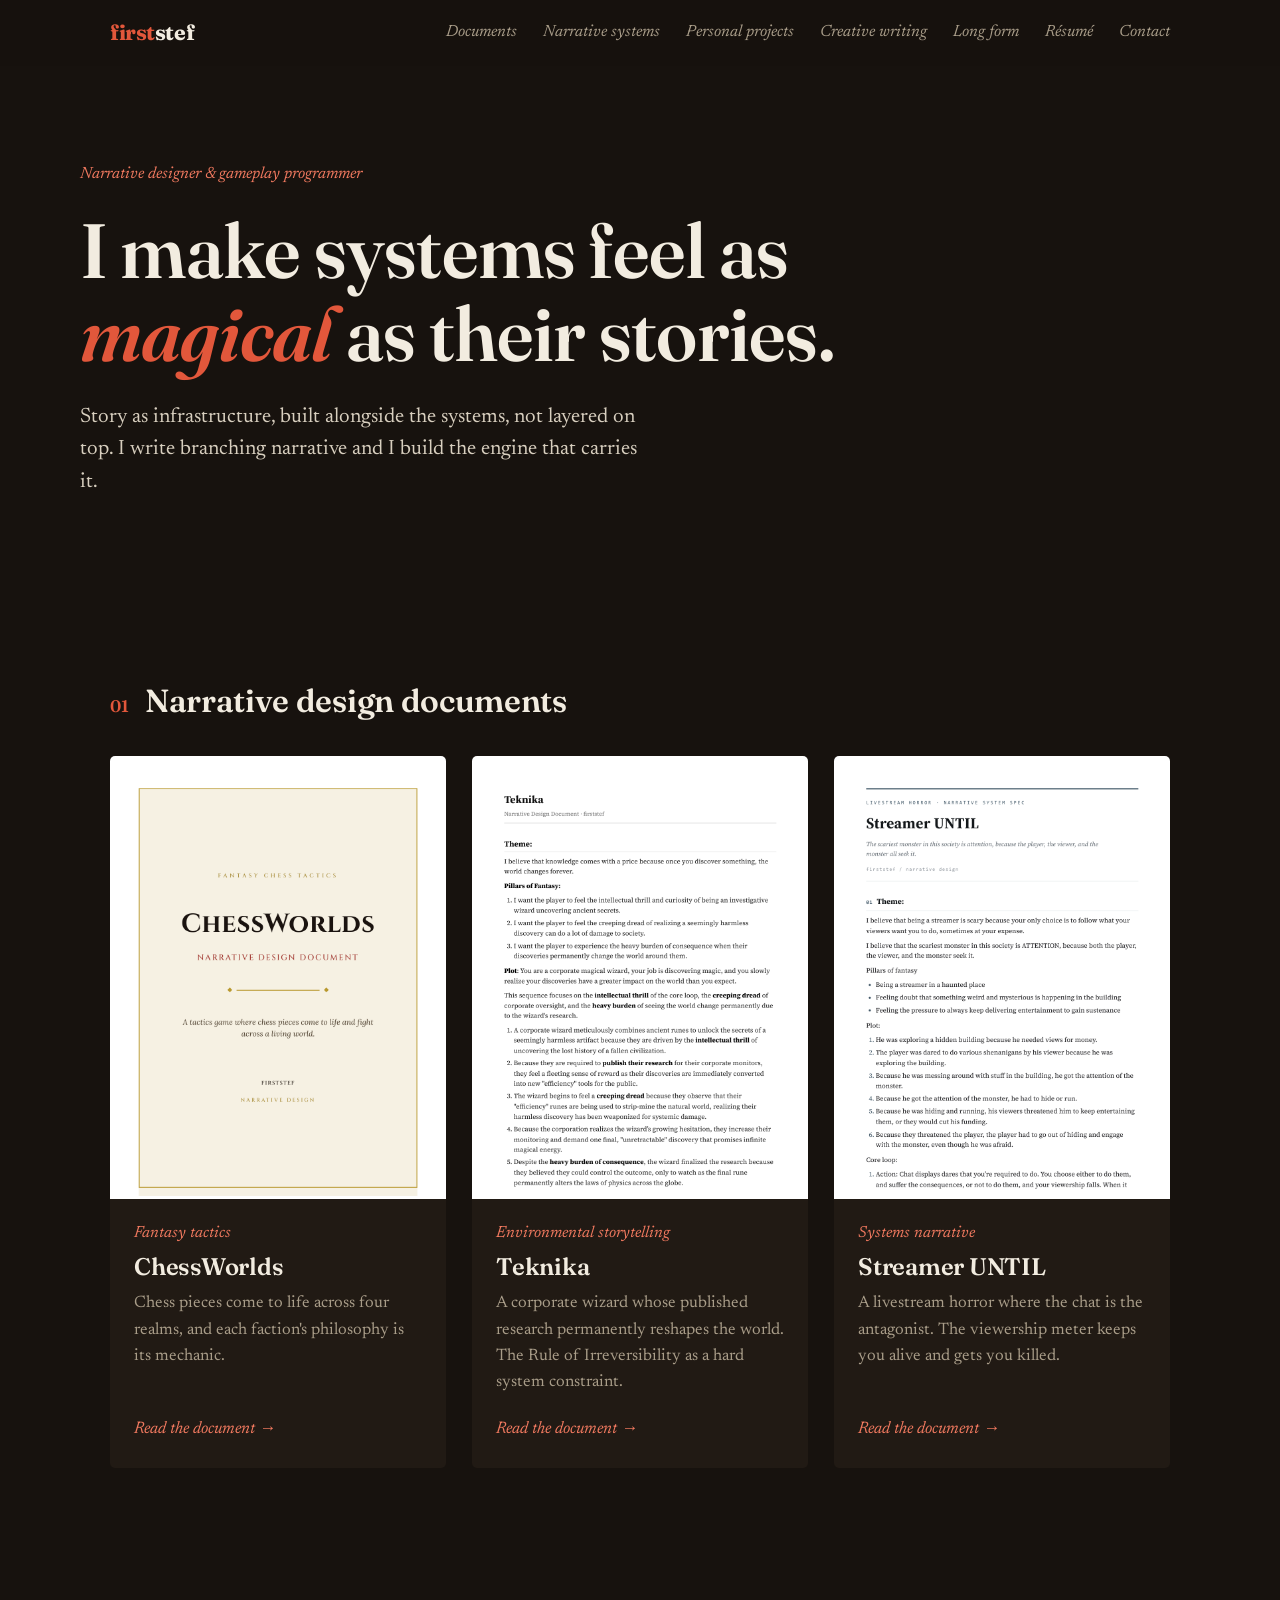
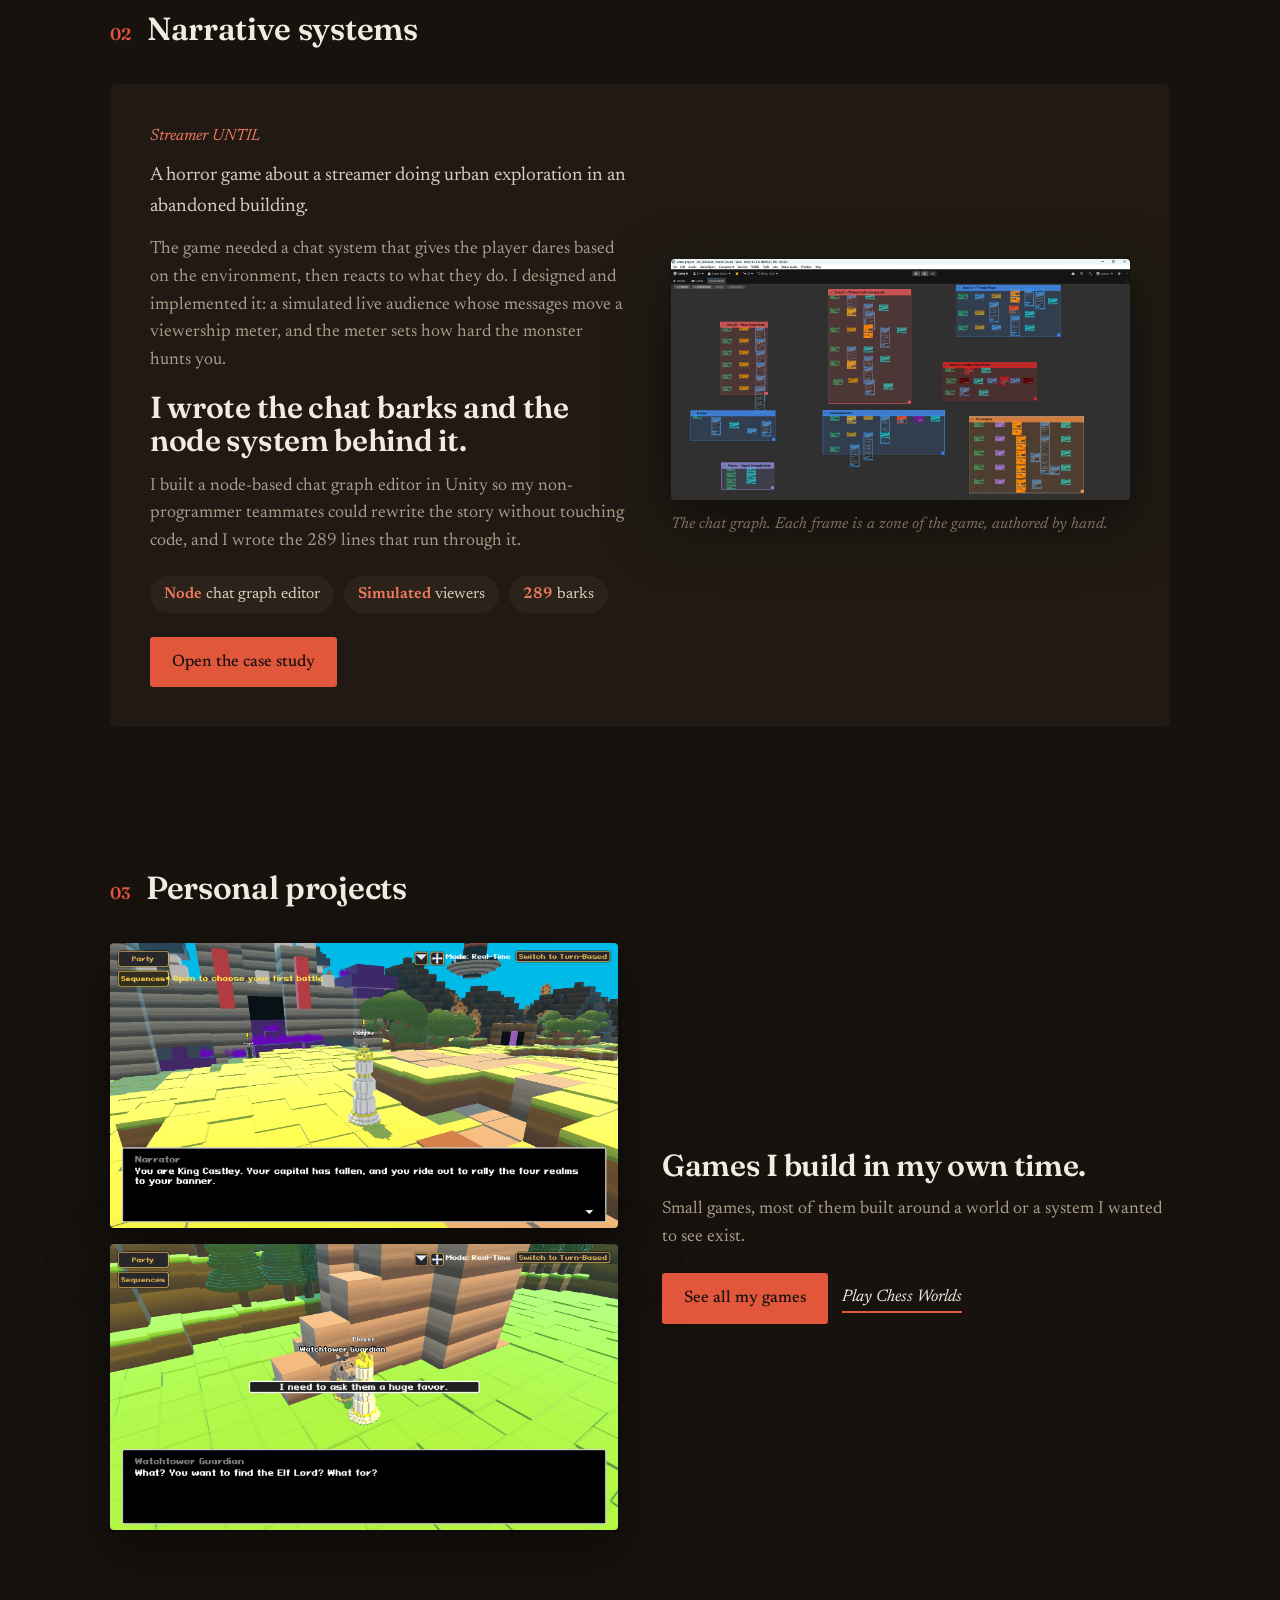
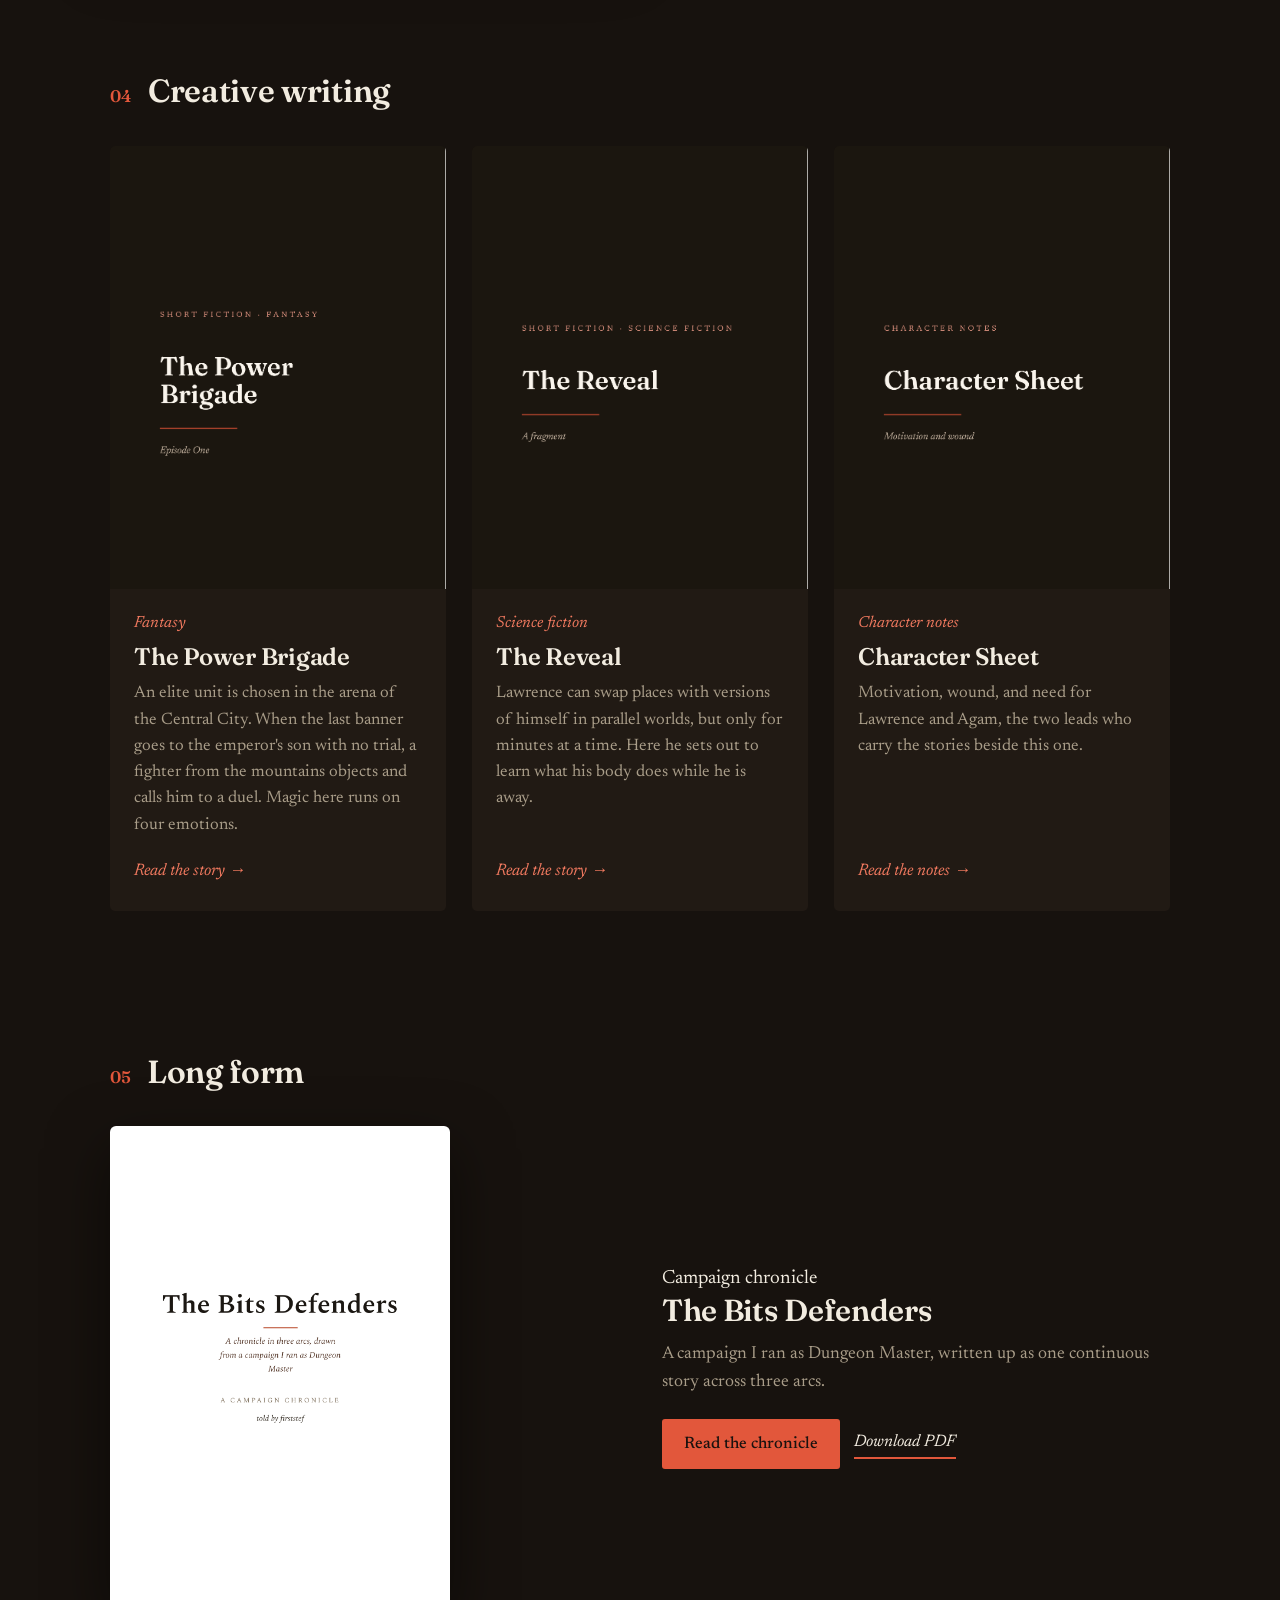
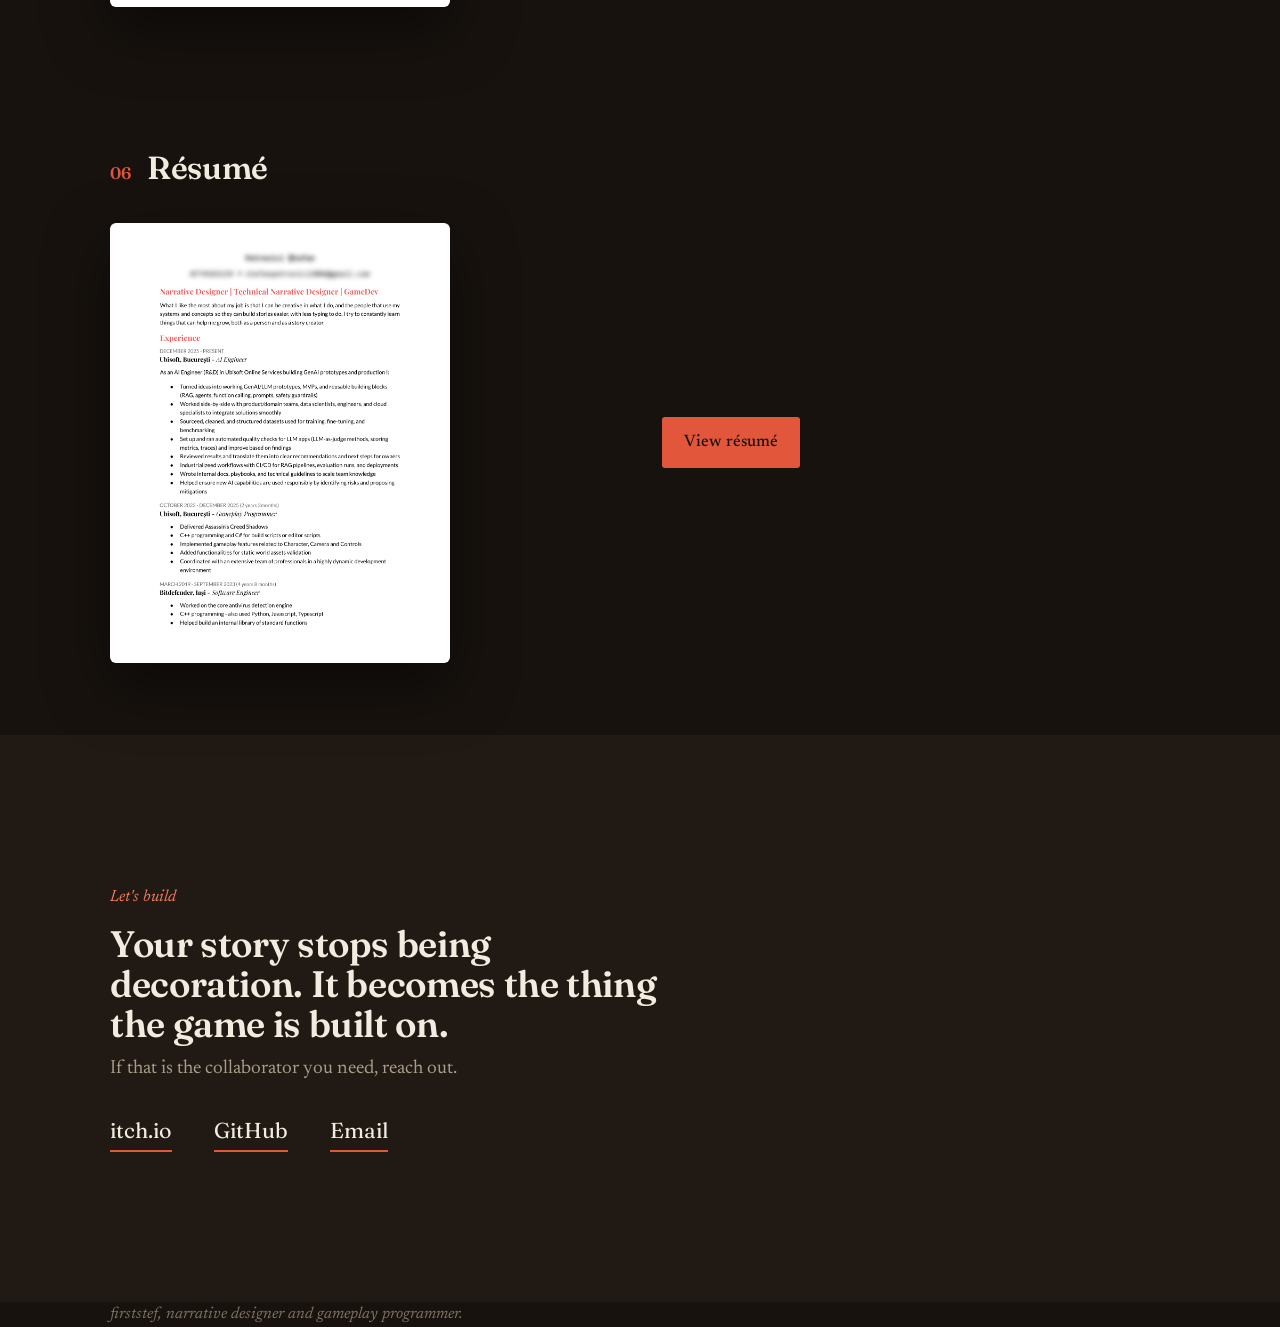
==== index.html @ 7c022e44 "Add creative writing section and ChessWorlds: Overpowered - New Creative writing section (04) with t" ====
<!doctype html>
<html lang="en">
<head>
<meta charset="utf-8">
<meta name="viewport" content="width=device-width, initial-scale=1">
<title>firststef — narrative designer</title>
<meta name="description" content="Narrative design portfolio of firststef. Story as infrastructure: branching narrative written and built into the systems that carry it.">
<link rel="icon" href="assets/favicon.svg" type="image/svg+xml">
<link rel="stylesheet" href="assets/style.css">
</head>
<body>

<div class="topbar">
  <div class="wrap">
    <span class="brand"><b>first</b>stef</span>
    <nav class="nav">
      <a href="#documents">Documents</a>
      <a href="#until">Narrative systems</a>
      <a href="#projects">Personal projects</a>
      <a href="#writing">Creative writing</a>
      <a href="#longform">Long form</a>
      <a href="#resume">Résumé</a>
      <a href="#contact">Contact</a>
    </nav>
  </div>
</div>

<header class="hero wrap">
  <span class="kicker">Narrative designer &amp; gameplay programmer</span>
  <h1>I make systems feel as <em>magical</em> as their stories.</h1>
  <p class="lede">Story as infrastructure, built alongside the systems, not layered on top. I write branching narrative and I build the engine that carries it.</p>
</header>

<!-- 01 DOCUMENTS -->
<section id="documents">
  <div class="wrap">
    <div class="section-head"><span class="num">01</span><h2>Narrative design documents</h2></div>
    <div class="grid cols-3">

      <article class="card">
        <a class="thumb" href="viewer.html?doc=docs/chessworlds-ndd.pdf&amp;title=ChessWorlds">
          <img src="docs/thumbs/chessworlds.png" alt="ChessWorlds design document">
        </a>
        <div class="body">
          <div class="tag">Fantasy tactics</div>
          <h3>ChessWorlds</h3>
          <p>Chess pieces come to life across four realms, and each faction's philosophy is its mechanic.</p>
          <a class="go" href="viewer.html?doc=docs/chessworlds-ndd.pdf&amp;title=ChessWorlds">Read the document</a>
        </div>
      </article>

      <article class="card">
        <a class="thumb" href="viewer.html?doc=docs/teknika-ndd.pdf&amp;title=Teknika">
          <img src="docs/thumbs/teknika.png" alt="Teknika design document">
        </a>
        <div class="body">
          <div class="tag">Environmental storytelling</div>
          <h3>Teknika</h3>
          <p>A corporate wizard whose published research permanently reshapes the world. The Rule of Irreversibility as a hard system constraint.</p>
          <a class="go" href="viewer.html?doc=docs/teknika-ndd.pdf&amp;title=Teknika">Read the document</a>
        </div>
      </article>

      <article class="card">
        <a class="thumb" href="viewer.html?doc=docs/until-ndd.pdf&amp;title=Streamer%20UNTIL">
          <img src="docs/thumbs/until.png" alt="Streamer UNTIL design document">
        </a>
        <div class="body">
          <div class="tag">Systems narrative</div>
          <h3>Streamer UNTIL</h3>
          <p>A livestream horror where the chat is the antagonist. The viewership meter keeps you alive and gets you killed.</p>
          <a class="go" href="viewer.html?doc=docs/until-ndd.pdf&amp;title=Streamer%20UNTIL">Read the document</a>
        </div>
      </article>

    </div>
  </div>
</section>

<!-- 02 NARRATIVE SYSTEMS -->
<section id="until">
  <div class="wrap">
    <div class="section-head"><span class="num">02</span><h2>Narrative systems</h2></div>
    <div class="feature">
      <div class="ft-body">
        <span class="kicker">Streamer UNTIL</span>
        <p class="ft-lead">A horror game about a streamer doing urban exploration in an abandoned building.</p>
        <p>The game needed a chat system that gives the player dares based on the environment, then reacts to what they do. I designed and implemented it: a simulated live audience whose messages move a viewership meter, and the meter sets how hard the monster hunts you.</p>
        <h3>I wrote the chat barks and the node system behind it.</h3>
        <p>I built a node-based chat graph editor in Unity so my non-programmer teammates could rewrite the story without touching code, and I wrote the 289 lines that run through it.</p>
        <div class="pill-row">
          <span class="pill"><b>Node</b> chat graph editor</span>
          <span class="pill"><b>Simulated</b> viewers</span>
          <span class="pill"><b>289</b> barks</span>
        </div>
        <a class="btn" href="until/index.html">Open the case study</a>
      </div>
      <div class="ft-media">
        <img src="assets/img/chatgraph-overview.png" alt="The ChatGraph node editor in Unity">
        <p class="ft-note">The chat graph. Each frame is a zone of the game, authored by hand.</p>
      </div>
    </div>
  </div>
</section>

<!-- 03 PERSONAL PROJECTS -->
<section id="projects">
  <div class="wrap">
    <div class="section-head"><span class="num">03</span><h2>Personal projects</h2></div>
    <div class="split">
      <div class="media">
        <img src="assets/img/chessworlds-shot1.png" alt="ChessWorlds, the King and the narrator">
        <img src="assets/img/chessworlds-shot2.png" alt="ChessWorlds, in-game dialogue with an NPC">
      </div>
      <div class="body">
        <h3>Games I build in my own time.</h3>
        <p>Small games, most of them built around a world or a system I wanted to see exist.</p>
        <div class="cta">
          <a class="btn" href="games.html">See all my games</a>
          <a class="link" href="https://firststef.itch.io/chessworlds" target="_blank" rel="noopener">Play Chess Worlds</a>
        </div>
      </div>
    </div>
  </div>
</section>

<!-- 04 CREATIVE WRITING -->
<section id="writing">
  <div class="wrap">
    <div class="section-head"><span class="num">04</span><h2>Creative writing</h2></div>
    <div class="grid cols-3">

      <article class="card">
        <a class="thumb" href="viewer.html?doc=docs/the-power-brigade.pdf&amp;title=The%20Power%20Brigade">
          <img src="docs/thumbs/the-power-brigade.png" alt="The Power Brigade, cover">
        </a>
        <div class="body">
          <div class="tag">Fantasy</div>
          <h3>The Power Brigade</h3>
          <p>An elite unit is chosen in the arena of the Central City. When the last banner goes to the emperor's son with no trial, a fighter from the mountains objects and calls him to a duel. Magic here runs on four emotions.</p>
          <a class="go" href="viewer.html?doc=docs/the-power-brigade.pdf&amp;title=The%20Power%20Brigade">Read the story</a>
        </div>
      </article>

      <article class="card">
        <a class="thumb" href="viewer.html?doc=docs/the-reveal.pdf&amp;title=The%20Reveal">
          <img src="docs/thumbs/the-reveal.png" alt="The Reveal, cover">
        </a>
        <div class="body">
          <div class="tag">Science fiction</div>
          <h3>The Reveal</h3>
          <p>Lawrence can swap places with versions of himself in parallel worlds, but only for minutes at a time. Here he sets out to learn what his body does while he is away.</p>
          <a class="go" href="viewer.html?doc=docs/the-reveal.pdf&amp;title=The%20Reveal">Read the story</a>
        </div>
      </article>

      <article class="card">
        <a class="thumb" href="viewer.html?doc=docs/character-sheet.pdf&amp;title=Character%20Sheet">
          <img src="docs/thumbs/character-sheet.png" alt="Character Sheet, cover">
        </a>
        <div class="body">
          <div class="tag">Character notes</div>
          <h3>Character Sheet</h3>
          <p>Motivation, wound, and need for Lawrence and Agam, the two leads who carry the stories beside this one.</p>
          <a class="go" href="viewer.html?doc=docs/character-sheet.pdf&amp;title=Character%20Sheet">Read the notes</a>
        </div>
      </article>

    </div>
  </div>
</section>

<!-- 05 LONG FORM -->
<section id="longform">
  <div class="wrap">
    <div class="section-head"><span class="num">05</span><h2>Long form</h2></div>
    <div class="split">
      <div class="media resume-media">
        <a class="doc-thumb" href="viewer.html?doc=docs/bits-defenders-chronicle.pdf&amp;title=Bits%20Defenders">
          <img src="docs/thumbs/chronicle.png" alt="The Bits Defenders, cover">
        </a>
      </div>
      <div class="body">
        <div class="tag">Campaign chronicle</div>
        <h3>The Bits Defenders</h3>
        <p>A campaign I ran as Dungeon Master, written up as one continuous story across three arcs.</p>
        <div class="cta">
          <a class="btn" href="viewer.html?doc=docs/bits-defenders-chronicle.pdf&amp;title=Bits%20Defenders">Read the chronicle</a>
          <a class="link" href="docs/bits-defenders-chronicle.pdf" download>Download PDF</a>
        </div>
      </div>
    </div>
  </div>
</section>

<!-- 06 RÉSUMÉ -->
<section id="resume">
  <div class="wrap">
    <div class="section-head"><span class="num">06</span><h2>Résumé</h2></div>
    <div class="split">
      <div class="media resume-media">
        <a class="doc-thumb" href="viewer.html?doc=docs/resume.pdf&amp;title=R%C3%A9sum%C3%A9">
          <img src="docs/thumbs/resume.png" alt="Résumé, first page">
        </a>
      </div>
      <div class="body">
        <div class="cta">
          <a class="btn" href="viewer.html?doc=docs/resume.pdf&amp;title=R%C3%A9sum%C3%A9">View résumé</a>
        </div>
      </div>
    </div>
  </div>
</section>

<!-- 06 CONTACT -->
<section id="contact" class="contact">
  <div class="wrap">
    <span class="kicker">Let's build</span>
    <h2>Your story stops being decoration. It becomes the thing the game is built on.</h2>
    <p>If that is the collaborator you need, reach out.</p>
    <div class="cta">
      <a href="https://firststef.itch.io" target="_blank" rel="noopener">itch.io</a>
      <a href="https://github.com/firststef" target="_blank" rel="noopener">GitHub</a>
      <a href="mailto:firstbossspike@gmail.com">Email</a>
    </div>
  </div>
</section>

<footer class="wrap">
  firststef, narrative designer and gameplay programmer.
</footer>

</body>
</html>
---- assets/style.css ----
/* firststef — narrative design portfolio
   dark theme, warm not cold. characterful serif (Fraunces), warm red accent, solid panels (no thin borders, no gold). */
@import url('https://fonts.googleapis.com/css2?family=Fraunces:ital,opsz,wght@0,9..144,400;0,9..144,600;0,9..144,700;1,9..144,500;1,9..144,600&family=Newsreader:ital,opsz,wght@0,6..72,400;0,6..72,500;0,6..72,600;1,6..72,400&display=swap');

:root{
  --bg:#17120e;          /* warm near-black */
  --bg-2:#211a14;        /* panel */
  --bg-3:#2b221a;        /* raised panel / secondary button */
  --ink:#f2ece0;         /* warm off-white */
  --ink-2:#d8cfbf;
  --muted:#a99d89;
  --faint:#7d7161;
  --accent:#e2573b;      /* warm vermillion */
  --accent-2:#f0795f;
  --teal:#2f9078;        /* secondary color */
  --hair:rgba(242,236,224,.10);
  --shadow:0 22px 60px rgba(0,0,0,.5);
  --maxw:1120px;
}

*{box-sizing:border-box;}
html{scroll-behavior:smooth;}
body{
  margin:0;background:var(--bg);color:var(--ink);
  font-family:'Newsreader',Georgia,serif;font-size:1.2rem;line-height:1.58;
  -webkit-font-smoothing:antialiased;
}
img{max-width:100%;display:block;}
a{color:var(--accent-2);text-decoration:none;transition:color .15s;}
a:hover{color:#ffa78f;}
h1,h2,h3{font-family:'Fraunces',Georgia,serif;font-weight:600;line-height:1.08;letter-spacing:-.01em;margin:0;}
.kicker{font-family:'Newsreader',serif;font-style:italic;font-size:1.02rem;color:var(--accent-2);}
.wrap{max-width:var(--maxw);margin:0 auto;padding:0 30px;}
section{padding:72px 0;}

/* top bar */
.topbar{position:sticky;top:0;z-index:20;background:rgba(23,18,14,.82);backdrop-filter:blur(9px);}
.topbar .wrap{display:flex;align-items:center;gap:24px;height:66px;}
.brand{font-family:'Fraunces',serif;font-weight:700;font-size:1.35rem;letter-spacing:-.02em;color:var(--ink);}
.brand b{color:var(--accent);}
.nav{margin-left:auto;display:flex;gap:26px;}
.nav a{font-family:'Newsreader',serif;font-style:italic;font-size:1.02rem;color:var(--muted);}
.nav a:hover{color:var(--accent-2);}

/* hero */
.hero{padding:96px 0 78px;}
.hero .kicker{margin-bottom:22px;display:block;}
.hero h1{font-size:clamp(2.9rem,6.2vw,4.8rem);font-weight:600;max-width:17ch;color:var(--ink);}
.hero h1 em{font-style:italic;color:var(--accent);}
.hero .lede{font-size:1.3rem;color:var(--ink-2);max-width:52ch;margin:26px 0 34px;}
.cta{display:flex;gap:14px;flex-wrap:wrap;align-items:center;}

/* buttons: solid fills only, no outlines */
.btn{font-family:'Newsreader',serif;font-size:1.04rem;padding:12px 22px;border-radius:3px;
  background:var(--accent);color:#1a120f;font-weight:500;display:inline-block;transition:background .15s;}
.btn:hover{background:var(--accent-2);color:#1a120f;}
.btn.sub{background:var(--bg-3);color:var(--ink);}
.btn.sub:hover{background:#362a20;color:var(--ink);}
.link{font-family:'Newsreader',serif;font-style:italic;font-size:1.05rem;color:var(--ink);
  border-bottom:2px solid var(--accent);padding-bottom:1px;}
.link:hover{color:var(--accent-2);}

/* section headings */
.section-head{display:flex;align-items:baseline;gap:16px;margin-bottom:36px;}
.section-head .num{font-family:'Fraunces',serif;color:var(--accent);font-size:1.05rem;font-weight:600;}
.section-head h2{font-size:2rem;color:var(--ink);}

/* document cards (solid panels, no visible border) */
.grid{display:grid;gap:26px;}
.grid.cols-3{grid-template-columns:repeat(3,1fr);}
.grid.cols-2{grid-template-columns:repeat(2,1fr);}
.card{background:var(--bg-2);border-radius:5px;overflow:hidden;display:flex;flex-direction:column;
  transition:transform .18s ease, box-shadow .18s ease;}
.card:hover{transform:translateY(-4px);box-shadow:var(--shadow);}
.card .thumb{aspect-ratio:1/1.32;overflow:hidden;background:#0f0b08;}
.card .thumb img{width:100%;height:100%;object-fit:cover;object-position:top center;}
.card .body{padding:22px 24px 26px;display:flex;flex-direction:column;flex:1;}
.card .tag{font-family:'Newsreader',serif;font-style:italic;color:var(--accent-2);font-size:1rem;margin-bottom:8px;}
.card h3{font-size:1.5rem;color:var(--ink);margin-bottom:10px;}
.card p{font-size:1.04rem;color:var(--muted);margin:0 0 20px;flex:1;}
.card .go{font-family:'Newsreader',serif;font-style:italic;color:var(--accent-2);font-size:1.05rem;}
.card .go::after{content:" \2192";}

/* feature (Streamer UNTIL) */
.feature{display:grid;grid-template-columns:1.02fr .98fr;gap:44px;align-items:center;
  background:var(--bg-2);border-radius:6px;padding:40px;}
.feature .ft-body .kicker{margin-bottom:12px;display:block;}
.feature .ft-body h3{font-size:1.9rem;color:var(--ink);margin:6px 0 16px;}
.feature .ft-body .ft-lead{color:var(--ink-2);font-size:1.2rem;margin:4px 0 14px;}
.feature .ft-body p{color:var(--muted);margin:0 0 16px;font-size:1.1rem;}
.feature .ft-media img{border-radius:4px;box-shadow:var(--shadow);}
.pill-row{display:flex;flex-wrap:wrap;gap:10px;margin:20px 0 24px;}
.pill{font-family:'Newsreader',serif;font-size:.98rem;color:var(--ink-2);background:var(--bg-3);
  padding:6px 14px;border-radius:20px;}
.pill b{color:var(--accent-2);font-weight:600;}
.ft-note{font-size:.98rem;color:var(--faint);font-style:italic;margin-top:12px;}

/* chessworlds split */
.split{display:grid;grid-template-columns:1fr 1fr;gap:44px;align-items:center;}
.split .media{display:flex;flex-direction:column;gap:16px;}
.split .media img{border-radius:4px;box-shadow:var(--shadow);}
.split h3{font-size:1.9rem;color:var(--ink);margin-bottom:14px;}
.split p{color:var(--muted);margin:0 0 22px;font-size:1.1rem;}

/* tabletop panels (solid color) */
.panel{background:var(--bg-2);padding:32px 30px;border-radius:5px;}
.panel.teal{background:var(--teal);}
.panel .tag{font-family:'Newsreader',serif;font-style:italic;color:var(--accent-2);font-size:1rem;margin-bottom:10px;}
.panel.teal .tag{color:#eafff8;}
.panel h3{font-size:1.6rem;color:var(--ink);margin-bottom:12px;}
.panel.teal h3{color:#fff;}
.panel p{margin:0;color:var(--muted);font-size:1.08rem;}
.panel.teal p{color:#e9f7f2;}

/* contact */
.contact{background:var(--bg-2);}
.contact .wrap{padding:78px 30px;}
.contact .kicker{display:block;margin-bottom:14px;}
.contact h2{font-family:'Fraunces',serif;font-size:2.3rem;color:var(--ink);max-width:22ch;margin-bottom:10px;}
.contact p{color:var(--muted);max-width:46ch;margin:0 0 30px;}
.contact .cta a{font-family:'Fraunces',serif;font-size:1.35rem;color:var(--ink);
  border-bottom:2px solid var(--accent);padding-bottom:2px;margin-right:28px;}
.contact .cta a:hover{color:var(--accent-2);}

footer{padding:30px 0 46px;color:var(--faint);font-size:1rem;font-style:italic;}

/* viewer page */
.vbar{position:sticky;top:0;z-index:10;display:flex;align-items:center;gap:20px;
  height:64px;padding:0 26px;background:var(--bg-2);}
.vbar .vtitle{font-family:'Newsreader',serif;font-style:italic;color:var(--ink-2);}
.vbar .vspace{margin-left:auto;}
.vframe{display:block;width:100%;height:calc(100vh - 64px);border:0;background:#3a352e;}
body.vpage{overflow:hidden;height:100vh;}
.vfallback{padding:60px 26px;text-align:center;color:var(--muted);}

@media (max-width:840px){
  body{font-size:1.14rem;}
  .nav{display:none;}
  .grid.cols-3,.grid.cols-2{grid-template-columns:1fr;}
  .feature,.split{grid-template-columns:1fr;}
  .feature{padding:26px;}
  .feature .ft-media{order:-1;}
}

/* ---- case study page ---- */
.case-hero{padding:56px 0 8px;}
.case-hero .kicker{display:block;margin-bottom:14px;}
.case-hero h1{font-size:clamp(2.4rem,5vw,3.6rem);color:var(--ink);}
.case-hero .lede{font-size:1.26rem;color:var(--ink-2);max-width:60ch;margin-top:20px;}
.case-hero .team{font-style:italic;color:var(--faint);margin-top:14px;font-size:1.04rem;}
.prose{max-width:64ch;}
.prose p{color:var(--ink-2);margin:0 0 16px;font-size:1.14rem;}
.prose strong{color:var(--ink);}
.lead-q{font-family:'Fraunces',serif;font-style:italic;font-weight:500;font-size:1.6rem;line-height:1.32;
  color:var(--ink);border-left:3px solid var(--accent);padding-left:24px;margin:0 0 28px;max-width:26ch;}
.doc-figure{margin:26px 0 0;display:block;}
.doc-figure img{width:100%;border-radius:4px;box-shadow:var(--shadow);}
.doc-figure figcaption{color:var(--faint);font-style:italic;font-size:1.02rem;margin-top:12px;}
.shots{display:flex;flex-direction:column;gap:22px;margin-top:8px;}
.shots figure{margin:0;}
.shots img{width:100%;border-radius:4px;box-shadow:var(--shadow);}
.shots figcaption{color:var(--faint);font-style:italic;font-size:1.02rem;margin-top:10px;}

/* resume thumbnail card */
.resume-media{align-items:flex-start;}
.doc-thumb{display:block;max-width:340px;border-radius:6px;overflow:hidden;background:#0f0b08;
  box-shadow:var(--shadow);transition:transform .18s ease;}
.doc-thumb:hover{transform:translateY(-4px);}
.doc-thumb img{width:100%;display:block;border-radius:0;box-shadow:none;}
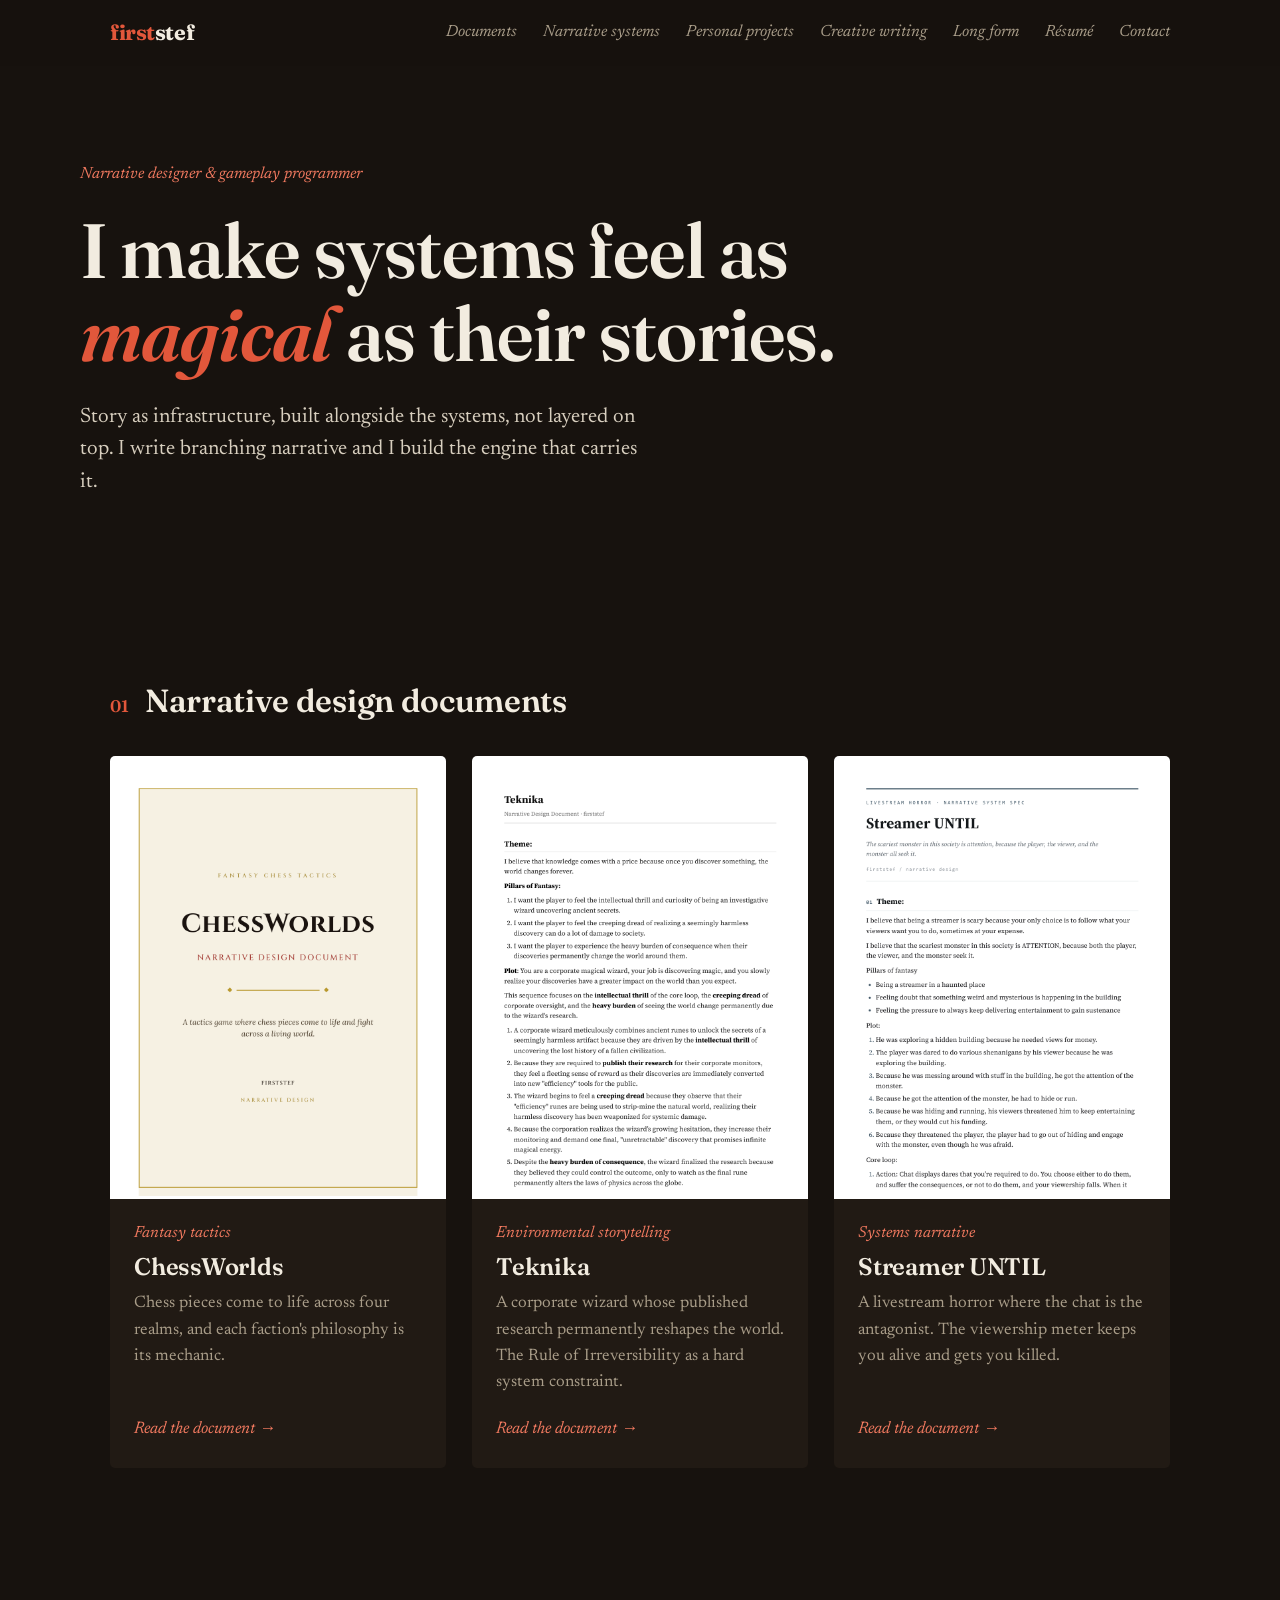
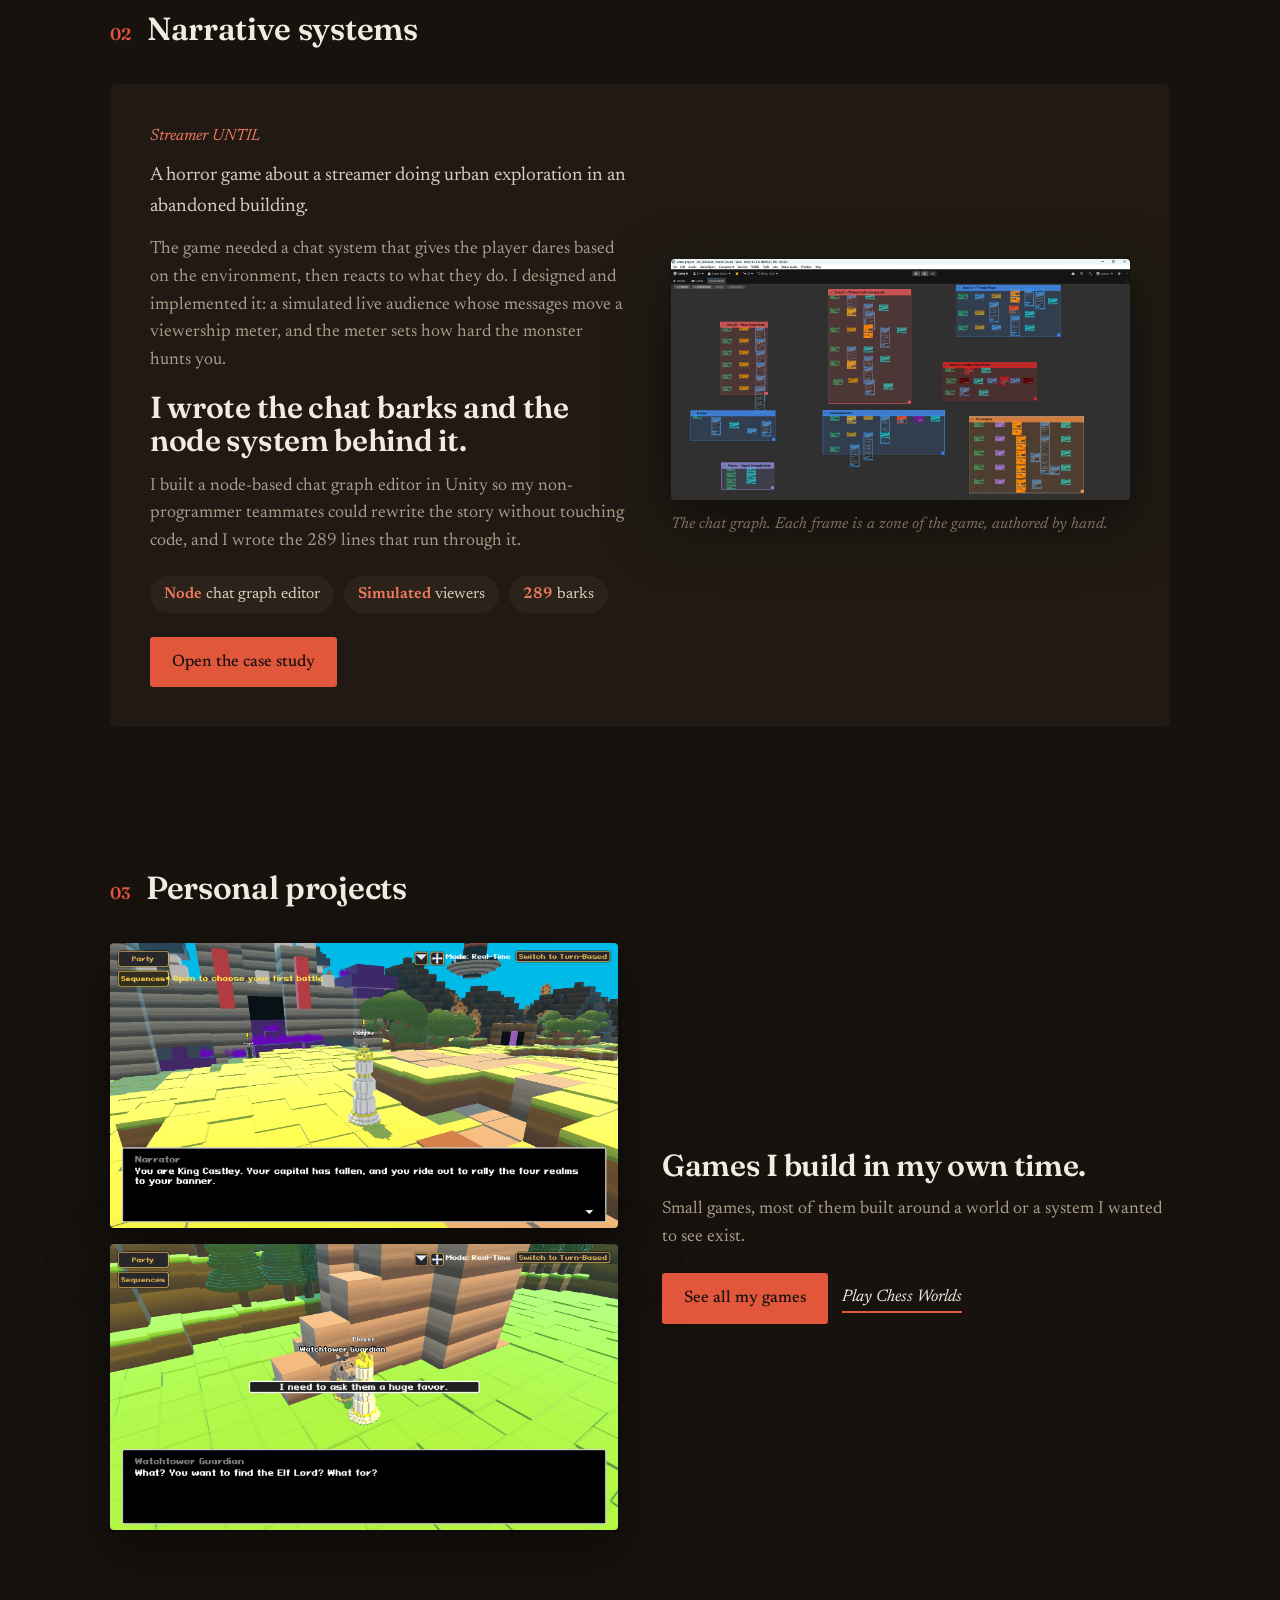
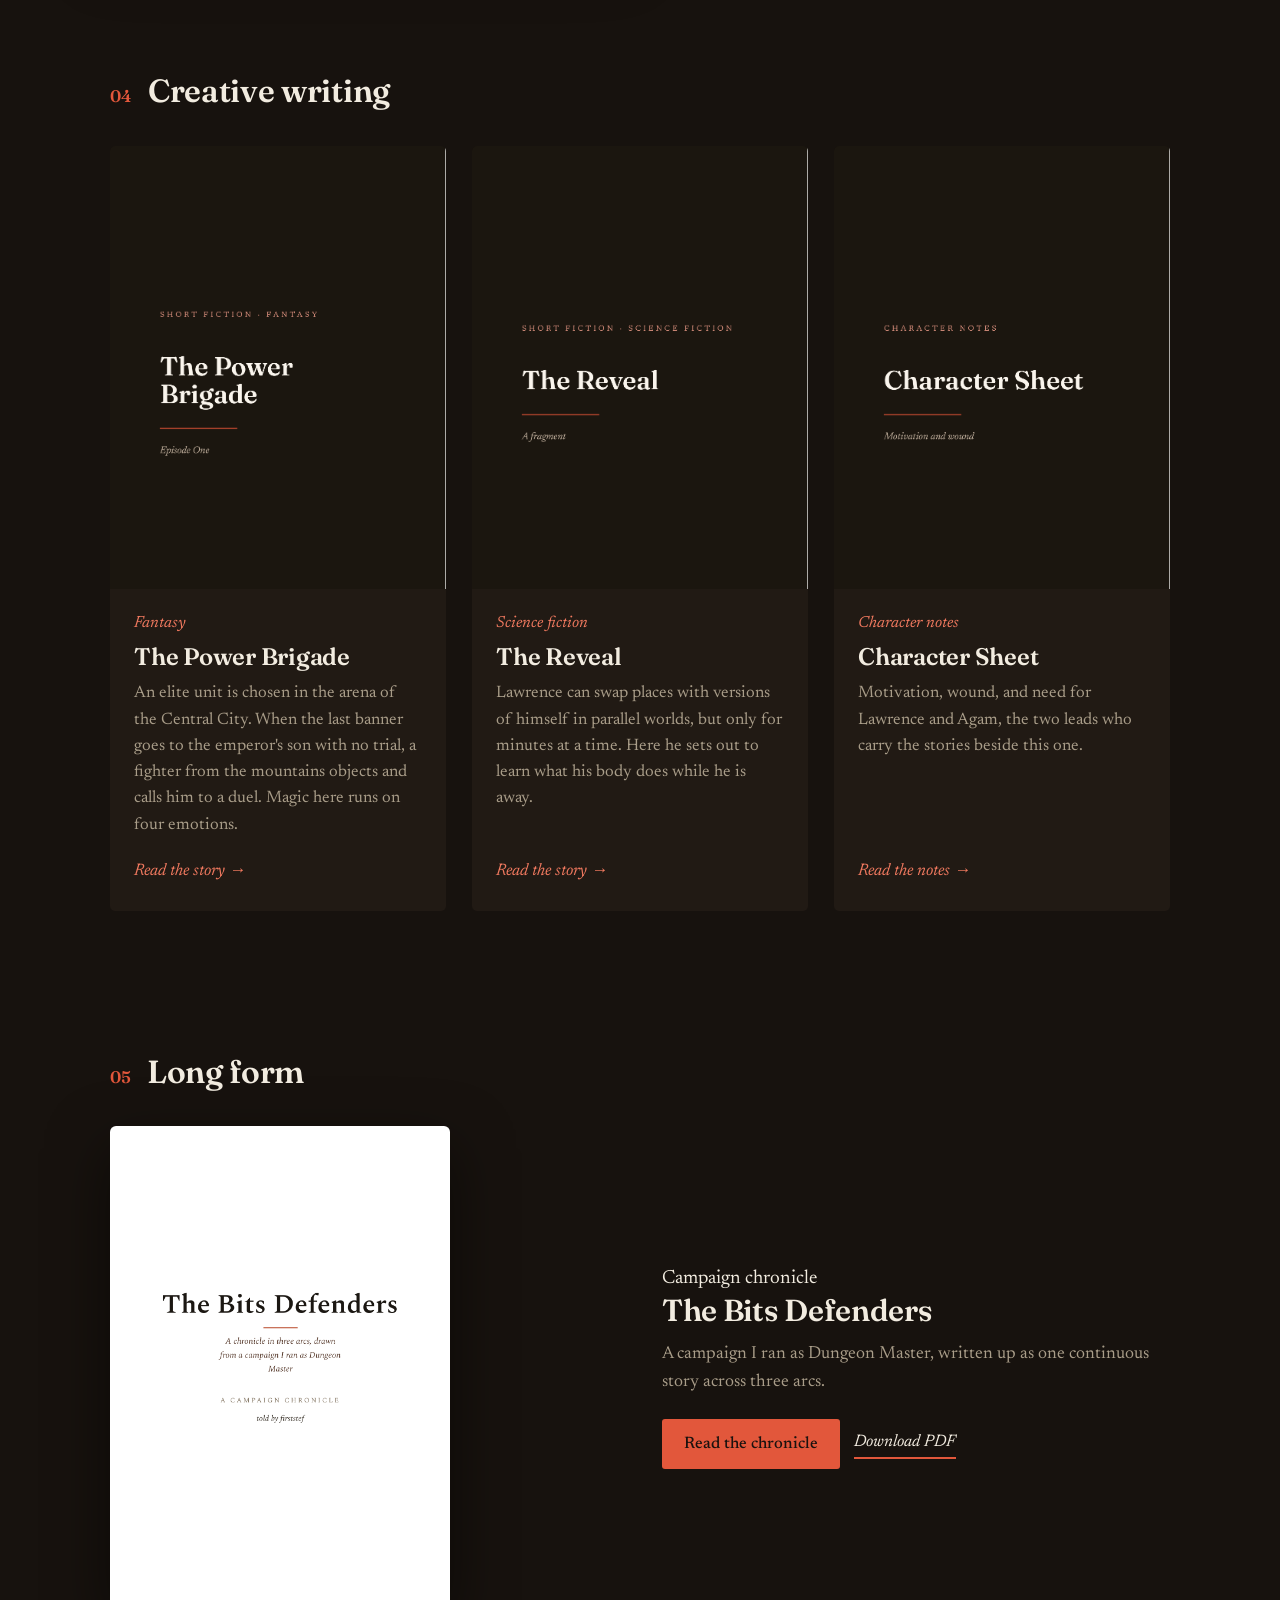
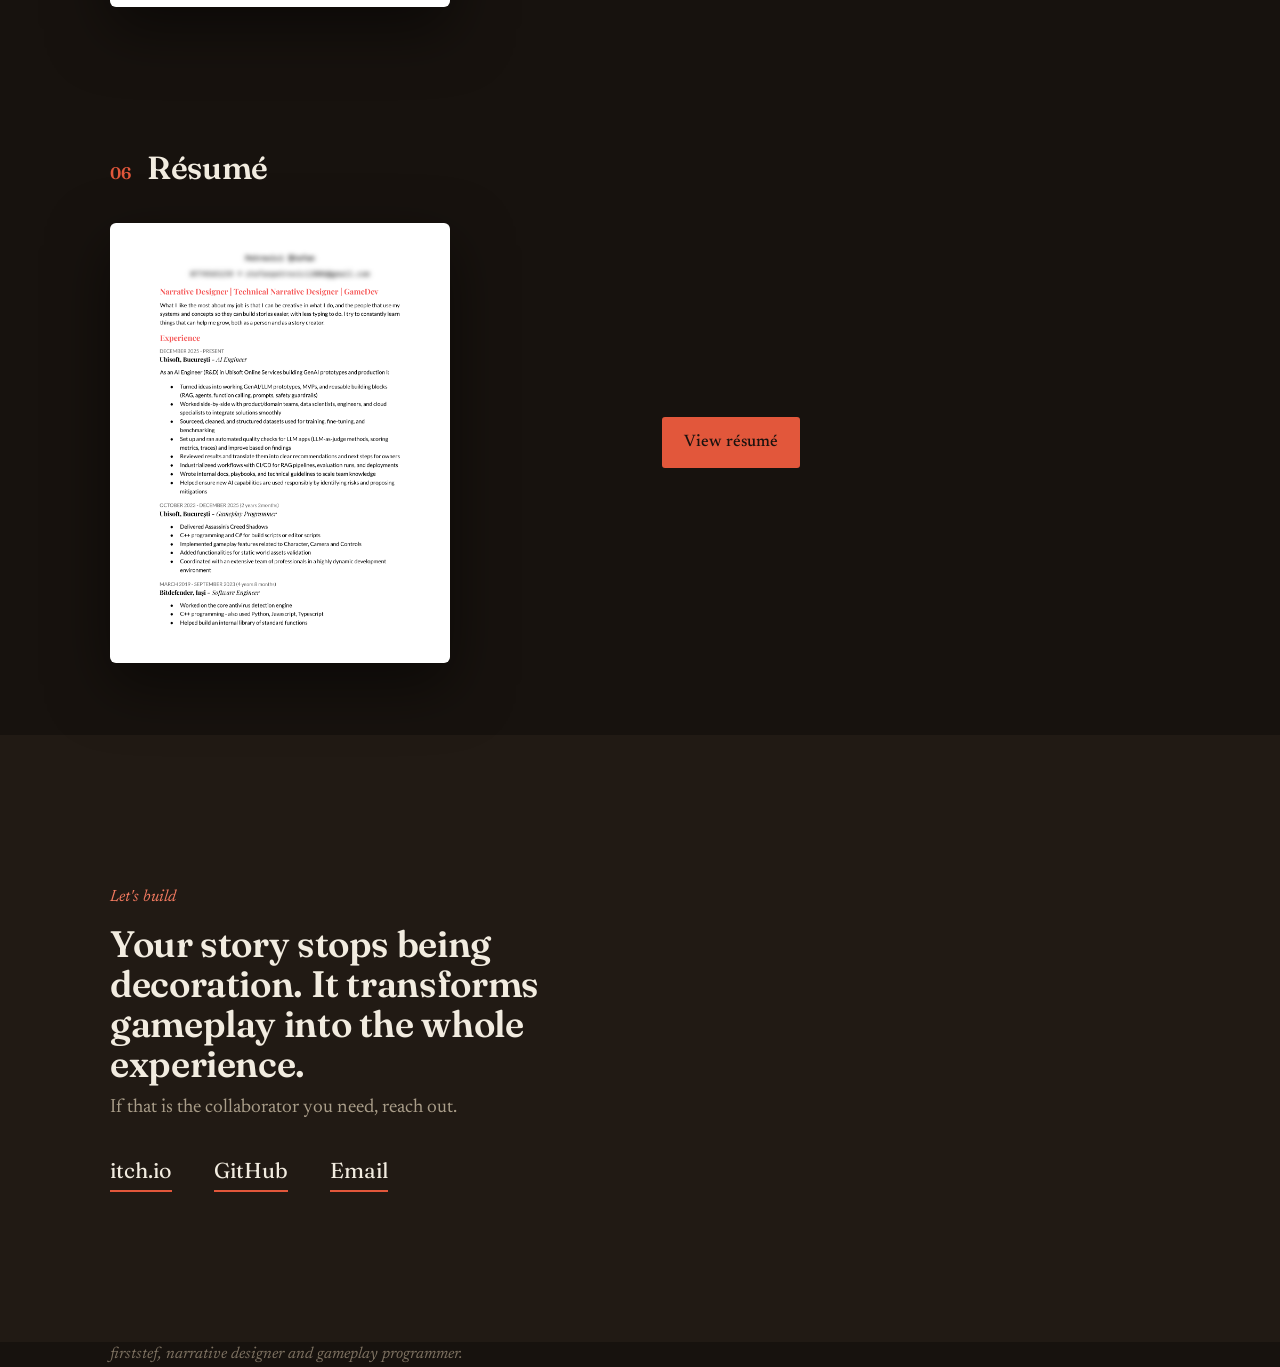
==== commit c76cbdef: "Refine contact headline and fix ChessWorlds: Overpowered engine and date - Reword the contact sectio" ====
--- a/index.html
+++ b/index.html
@@ -216,7 +216,7 @@
 <section id="contact" class="contact">
   <div class="wrap">
     <span class="kicker">Let's build</span>
-    <h2>Your story stops being decoration. It becomes the thing the game is built on.</h2>
+    <h2>Your story stops being decoration. It transforms gameplay into the whole experience.</h2>
     <p>If that is the collaborator you need, reach out.</p>
     <div class="cta">
       <a href="https://firststef.itch.io" target="_blank" rel="noopener">itch.io</a>
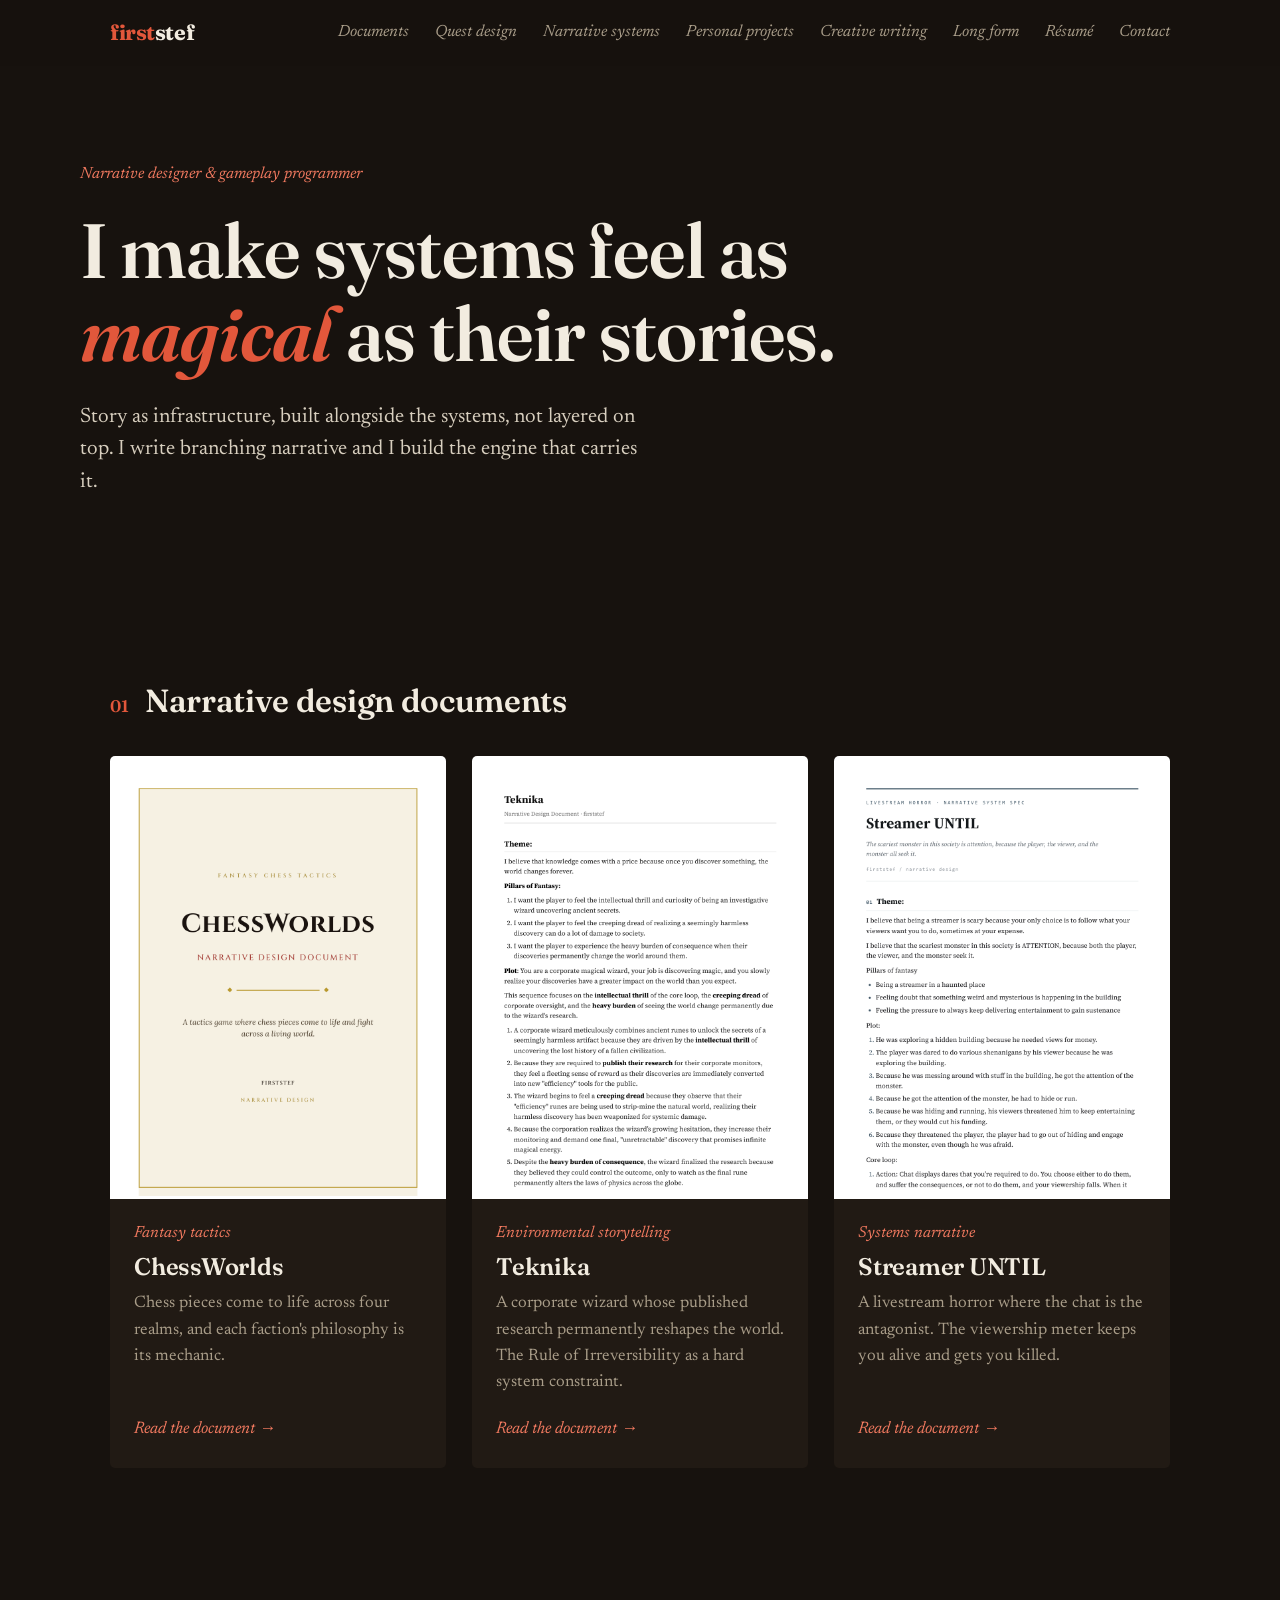
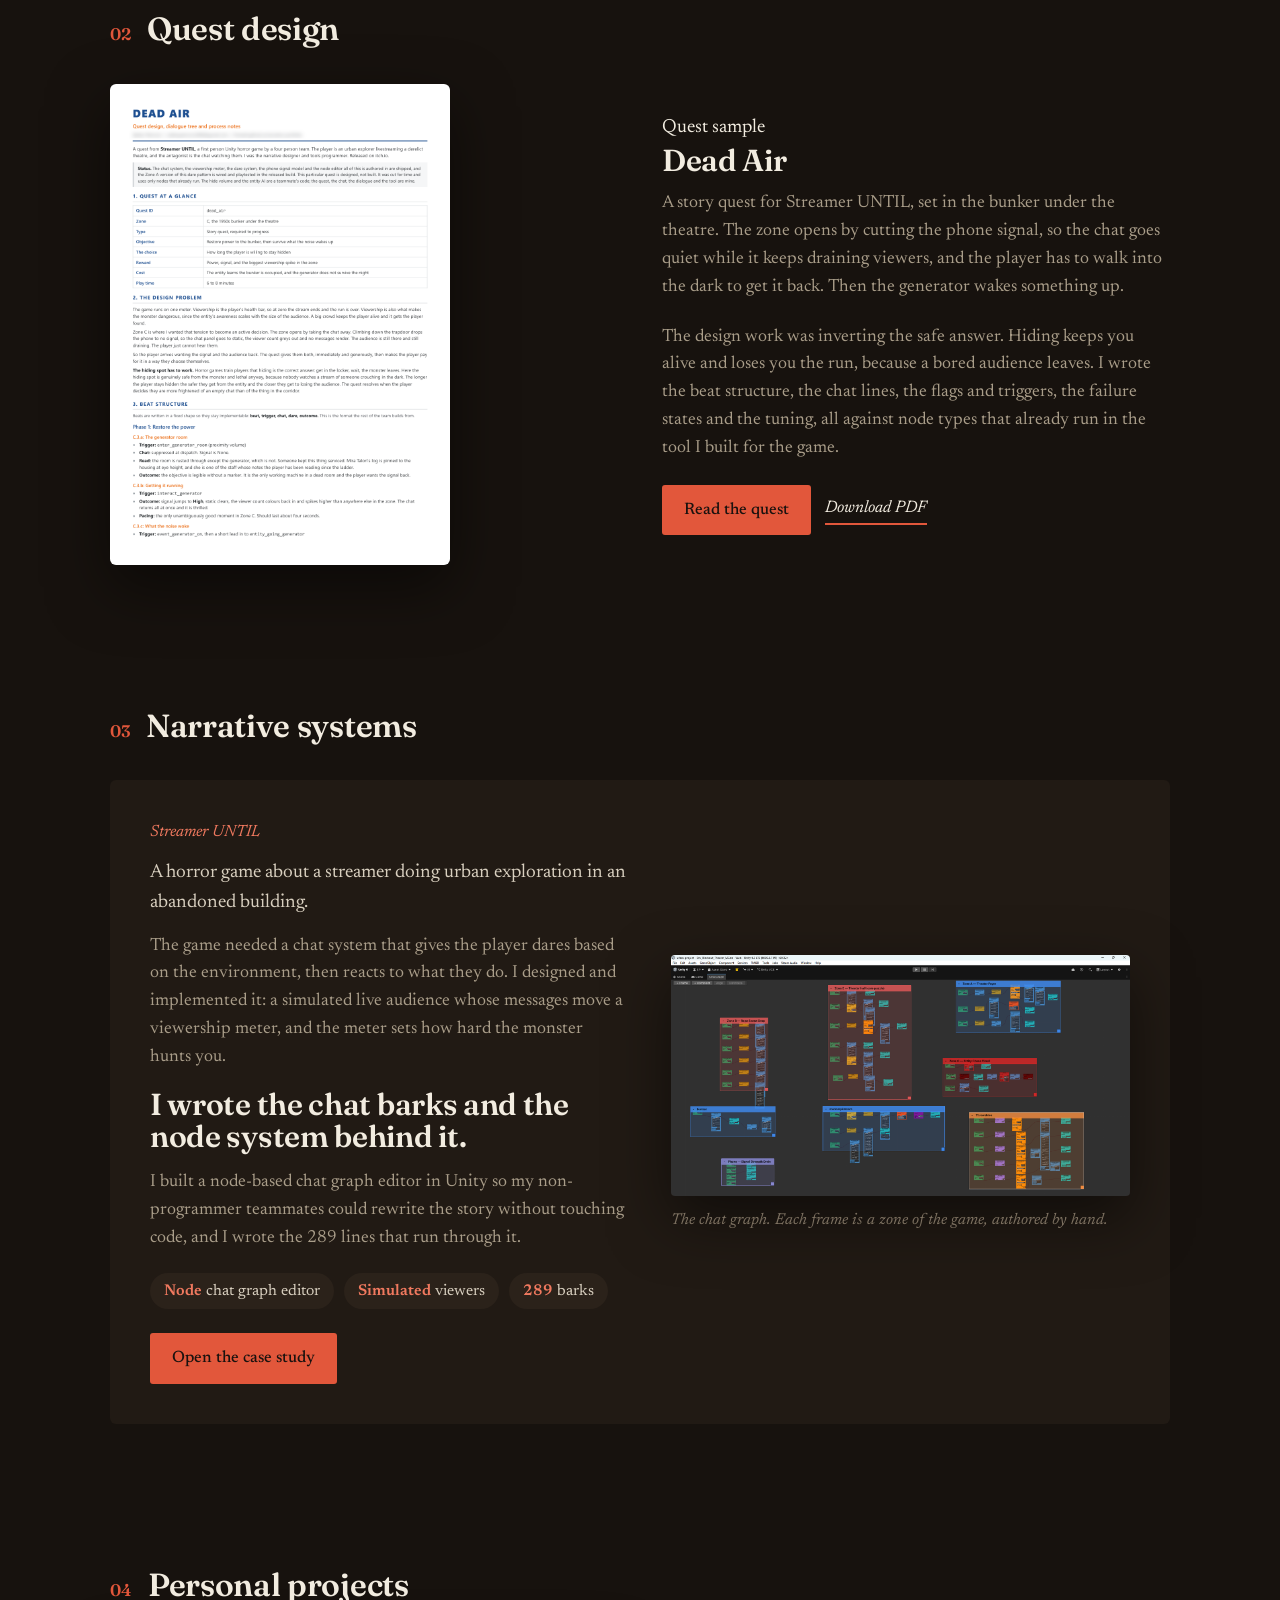
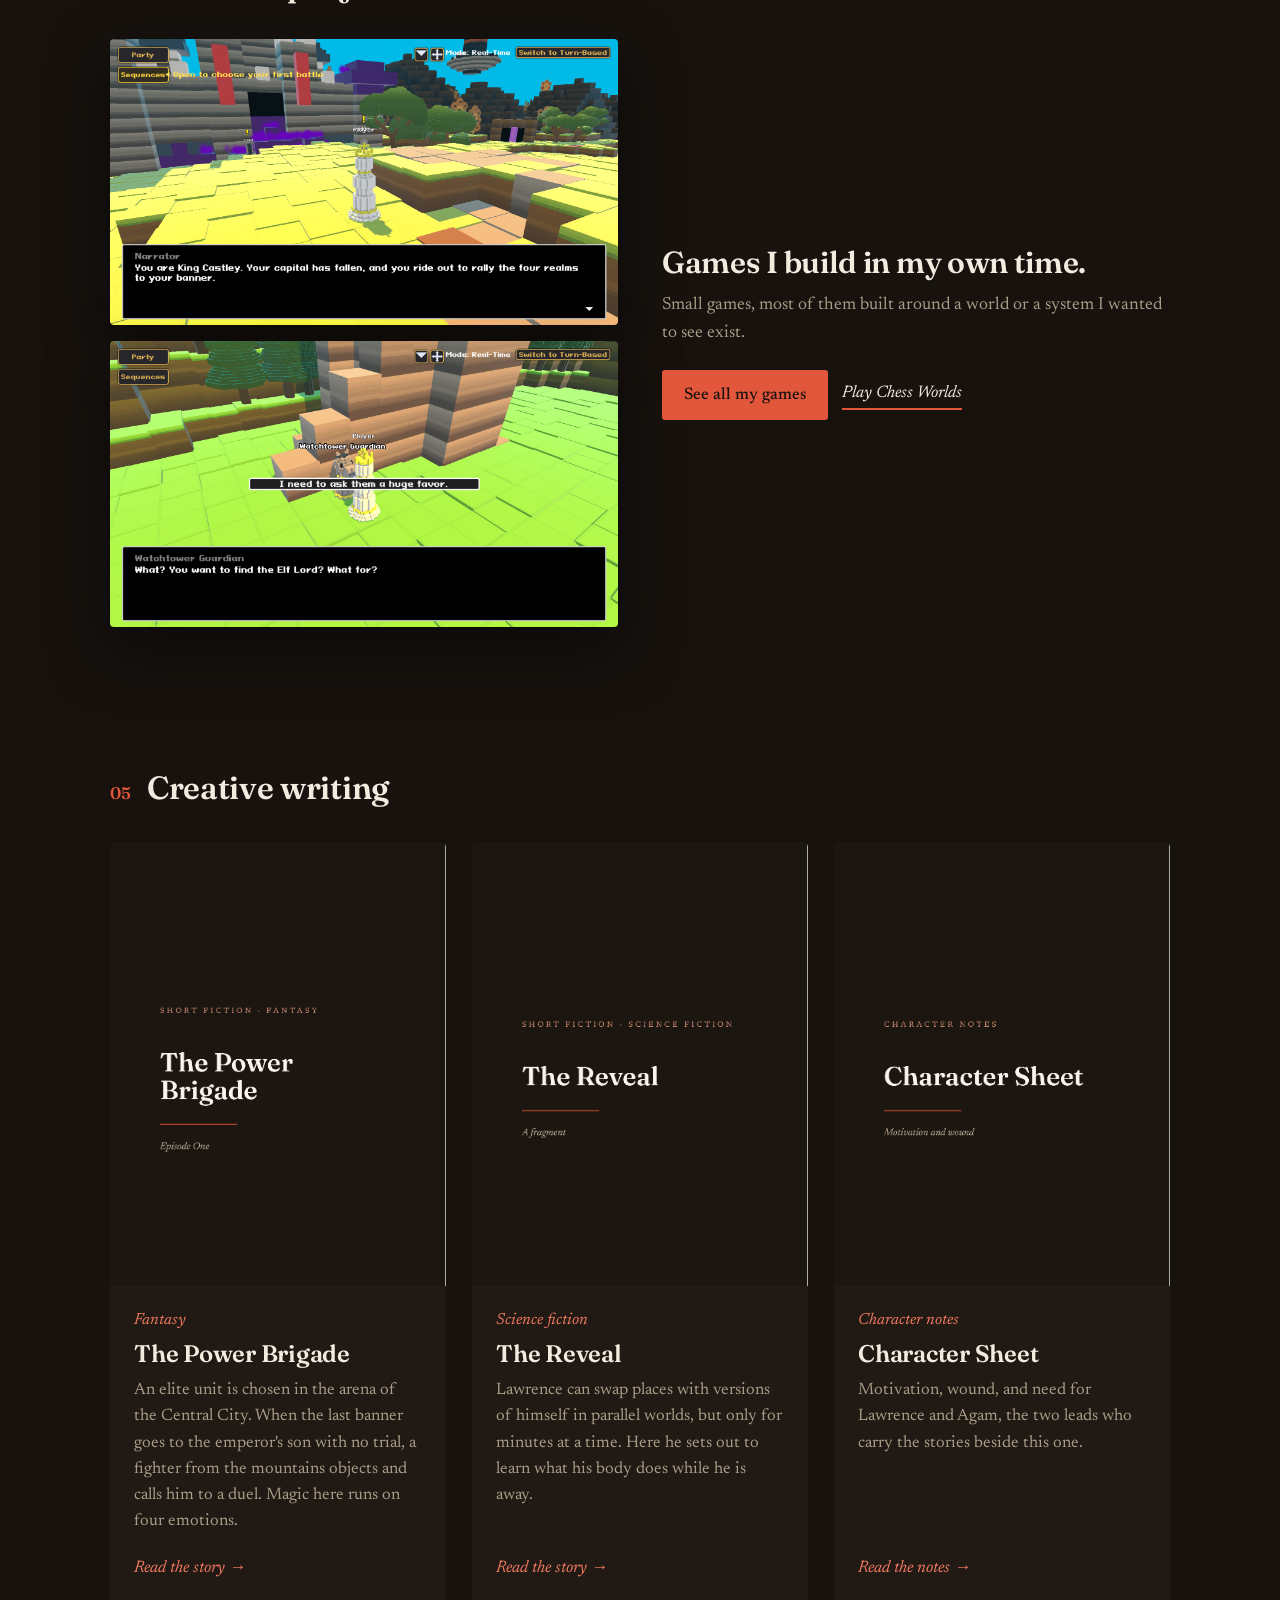
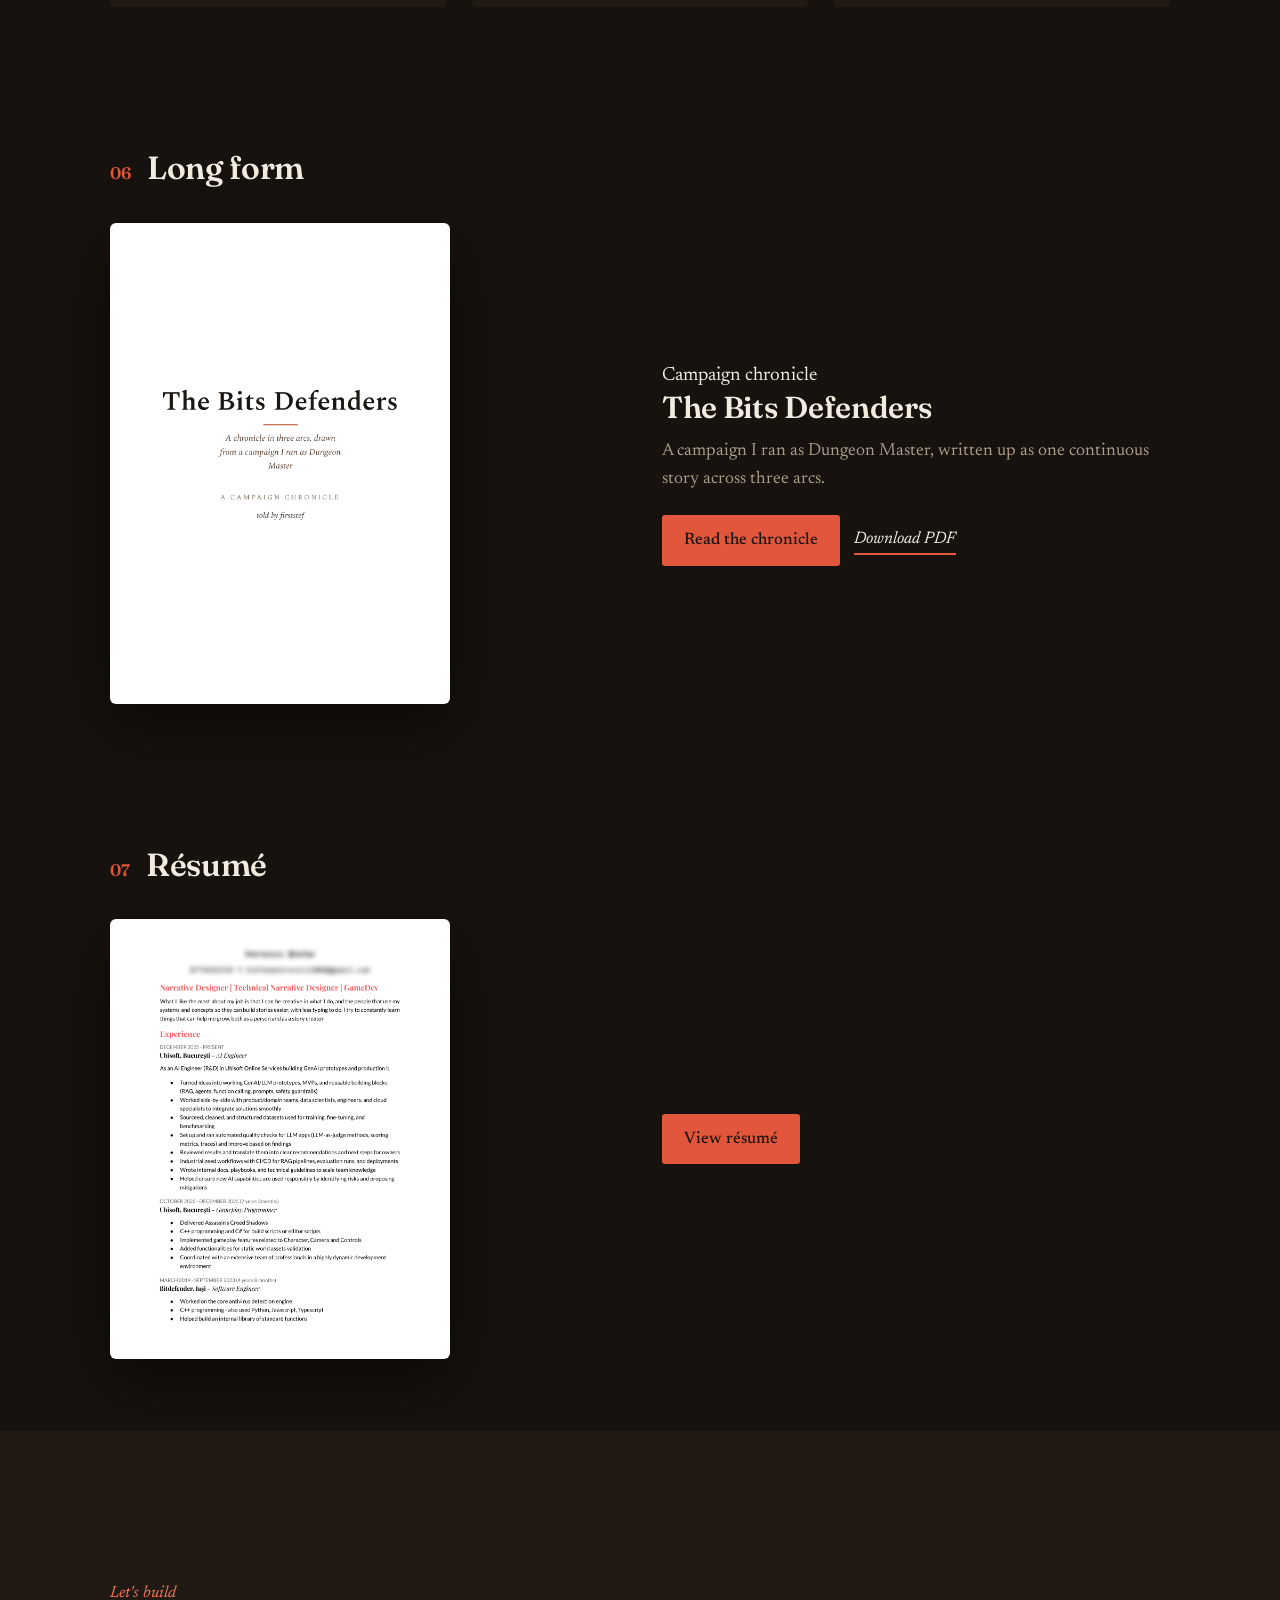
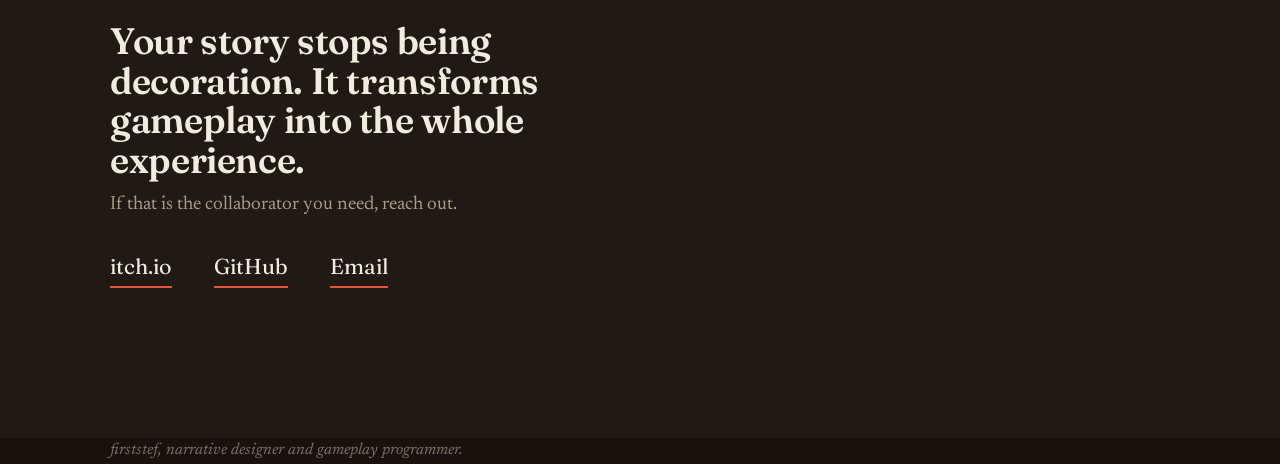
==== commit 0b1a055b: "Add Dead Air quest design sample New Quest design section (02) with the Dead Air quest document for " ====
--- a/index.html
+++ b/index.html
@@ -15,6 +15,7 @@
     <span class="brand"><b>first</b>stef</span>
     <nav class="nav">
       <a href="#documents">Documents</a>
+      <a href="#quests">Quest design</a>
       <a href="#until">Narrative systems</a>
       <a href="#projects">Personal projects</a>
       <a href="#writing">Creative writing</a>
@@ -77,10 +78,34 @@
   </div>
 </section>
 
-<!-- 02 NARRATIVE SYSTEMS -->
+<!-- 02 QUEST DESIGN -->
+<section id="quests">
+  <div class="wrap">
+    <div class="section-head"><span class="num">02</span><h2>Quest design</h2></div>
+    <div class="split">
+      <div class="media resume-media">
+        <a class="doc-thumb" href="viewer.html?doc=docs/dead-air-quest.pdf&amp;title=Dead%20Air">
+          <img src="docs/thumbs/dead-air.png" alt="Dead Air quest design sample, cover">
+        </a>
+      </div>
+      <div class="body">
+        <div class="tag">Quest sample</div>
+        <h3>Dead Air</h3>
+        <p>A story quest for Streamer UNTIL, set in the bunker under the theatre. The zone opens by cutting the phone signal, so the chat goes quiet while it keeps draining viewers, and the player has to walk into the dark to get it back. Then the generator wakes something up.</p>
+        <p>The design work was inverting the safe answer. Hiding keeps you alive and loses you the run, because a bored audience leaves. I wrote the beat structure, the chat lines, the flags and triggers, the failure states and the tuning, all against node types that already run in the tool I built for the game.</p>
+        <div class="cta">
+          <a class="btn" href="viewer.html?doc=docs/dead-air-quest.pdf&amp;title=Dead%20Air">Read the quest</a>
+          <a class="link" href="docs/dead-air-quest.pdf" download>Download PDF</a>
+        </div>
+      </div>
+    </div>
+  </div>
+</section>
+
+<!-- 03 NARRATIVE SYSTEMS -->
 <section id="until">
   <div class="wrap">
-    <div class="section-head"><span class="num">02</span><h2>Narrative systems</h2></div>
+    <div class="section-head"><span class="num">03</span><h2>Narrative systems</h2></div>
     <div class="feature">
       <div class="ft-body">
         <span class="kicker">Streamer UNTIL</span>
@@ -103,10 +128,10 @@
   </div>
 </section>
 
-<!-- 03 PERSONAL PROJECTS -->
+<!-- 04 PERSONAL PROJECTS -->
 <section id="projects">
   <div class="wrap">
-    <div class="section-head"><span class="num">03</span><h2>Personal projects</h2></div>
+    <div class="section-head"><span class="num">04</span><h2>Personal projects</h2></div>
     <div class="split">
       <div class="media">
         <img src="assets/img/chessworlds-shot1.png" alt="ChessWorlds, the King and the narrator">
@@ -124,10 +149,10 @@
   </div>
 </section>
 
-<!-- 04 CREATIVE WRITING -->
+<!-- 05 CREATIVE WRITING -->
 <section id="writing">
   <div class="wrap">
-    <div class="section-head"><span class="num">04</span><h2>Creative writing</h2></div>
+    <div class="section-head"><span class="num">05</span><h2>Creative writing</h2></div>
     <div class="grid cols-3">
 
       <article class="card">
@@ -170,10 +195,10 @@
   </div>
 </section>
 
-<!-- 05 LONG FORM -->
+<!-- 06 LONG FORM -->
 <section id="longform">
   <div class="wrap">
-    <div class="section-head"><span class="num">05</span><h2>Long form</h2></div>
+    <div class="section-head"><span class="num">06</span><h2>Long form</h2></div>
     <div class="split">
       <div class="media resume-media">
         <a class="doc-thumb" href="viewer.html?doc=docs/bits-defenders-chronicle.pdf&amp;title=Bits%20Defenders">
@@ -193,10 +218,10 @@
   </div>
 </section>
 
-<!-- 06 RÉSUMÉ -->
+<!-- 07 RÉSUMÉ -->
 <section id="resume">
   <div class="wrap">
-    <div class="section-head"><span class="num">06</span><h2>Résumé</h2></div>
+    <div class="section-head"><span class="num">07</span><h2>Résumé</h2></div>
     <div class="split">
       <div class="media resume-media">
         <a class="doc-thumb" href="viewer.html?doc=docs/resume.pdf&amp;title=R%C3%A9sum%C3%A9">
@@ -212,7 +237,7 @@
   </div>
 </section>
 
-<!-- 06 CONTACT -->
+<!-- 08 CONTACT -->
 <section id="contact" class="contact">
   <div class="wrap">
     <span class="kicker">Let's build</span>
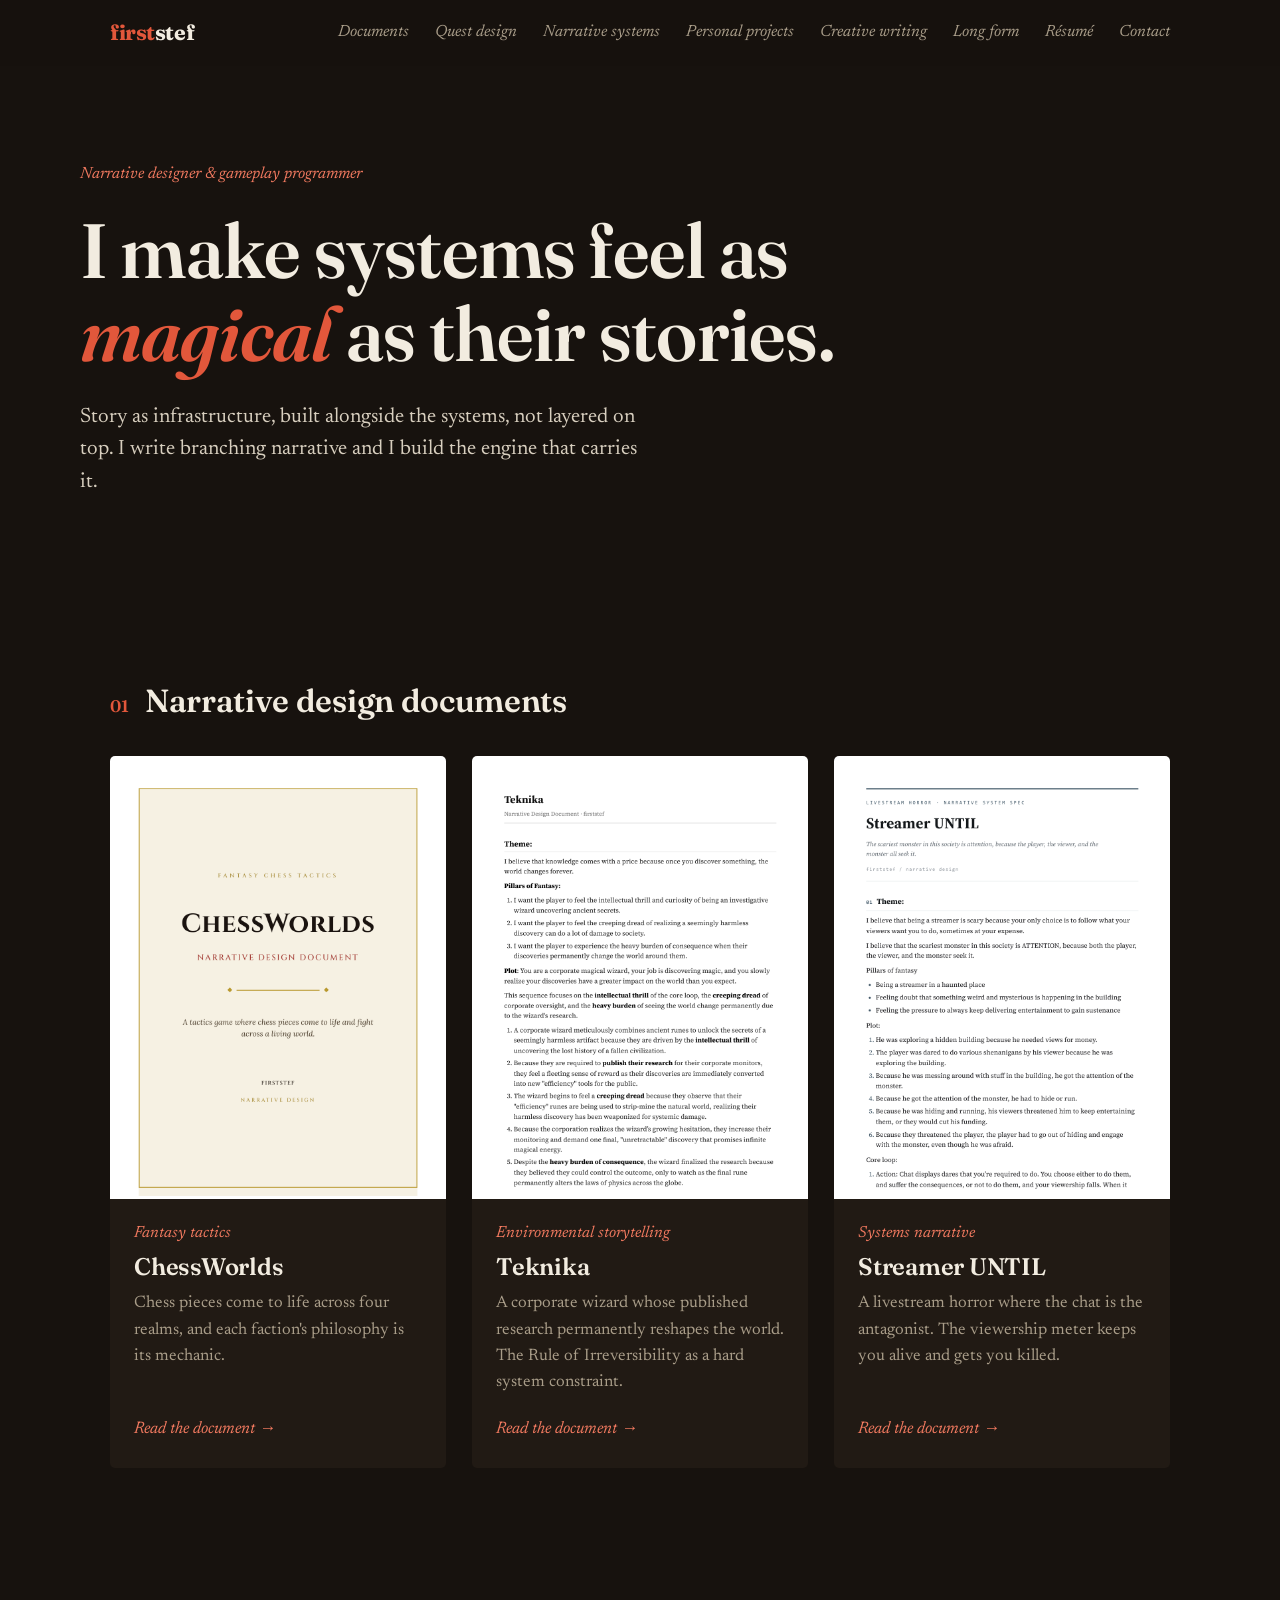
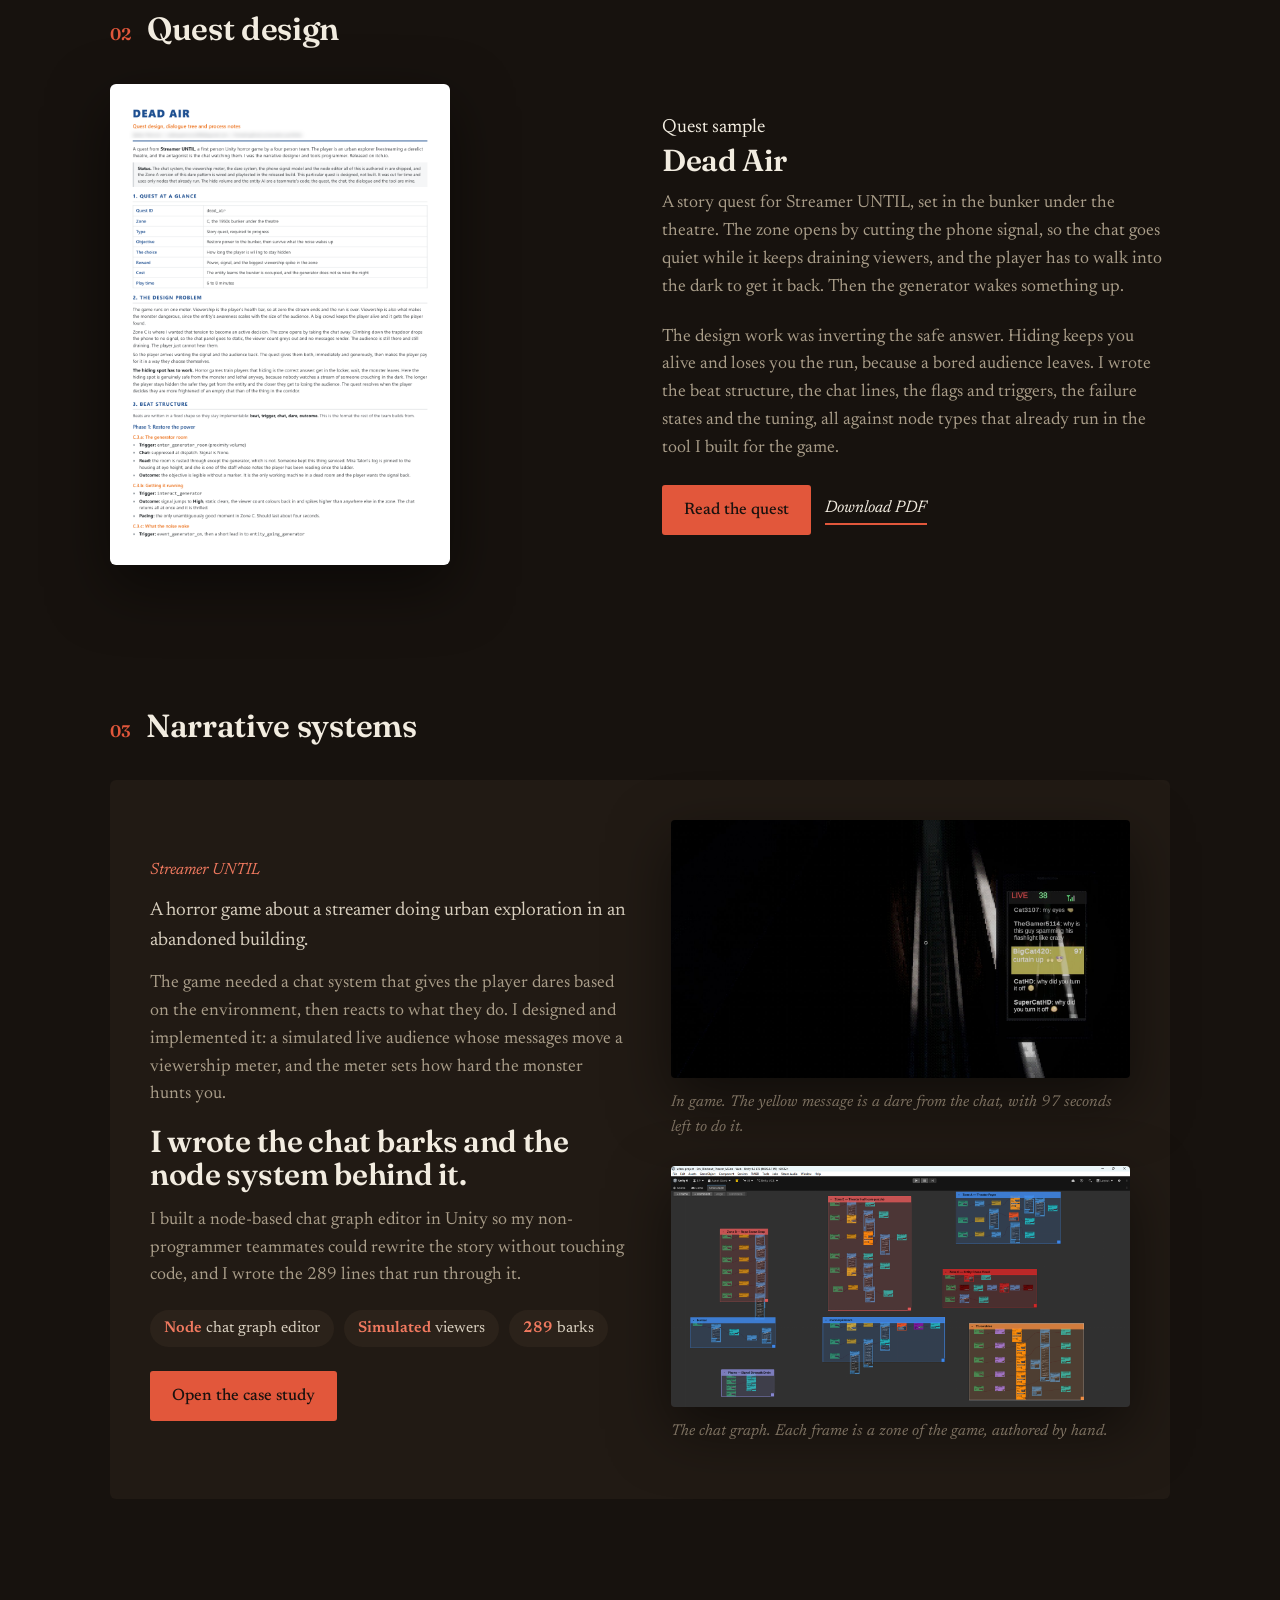
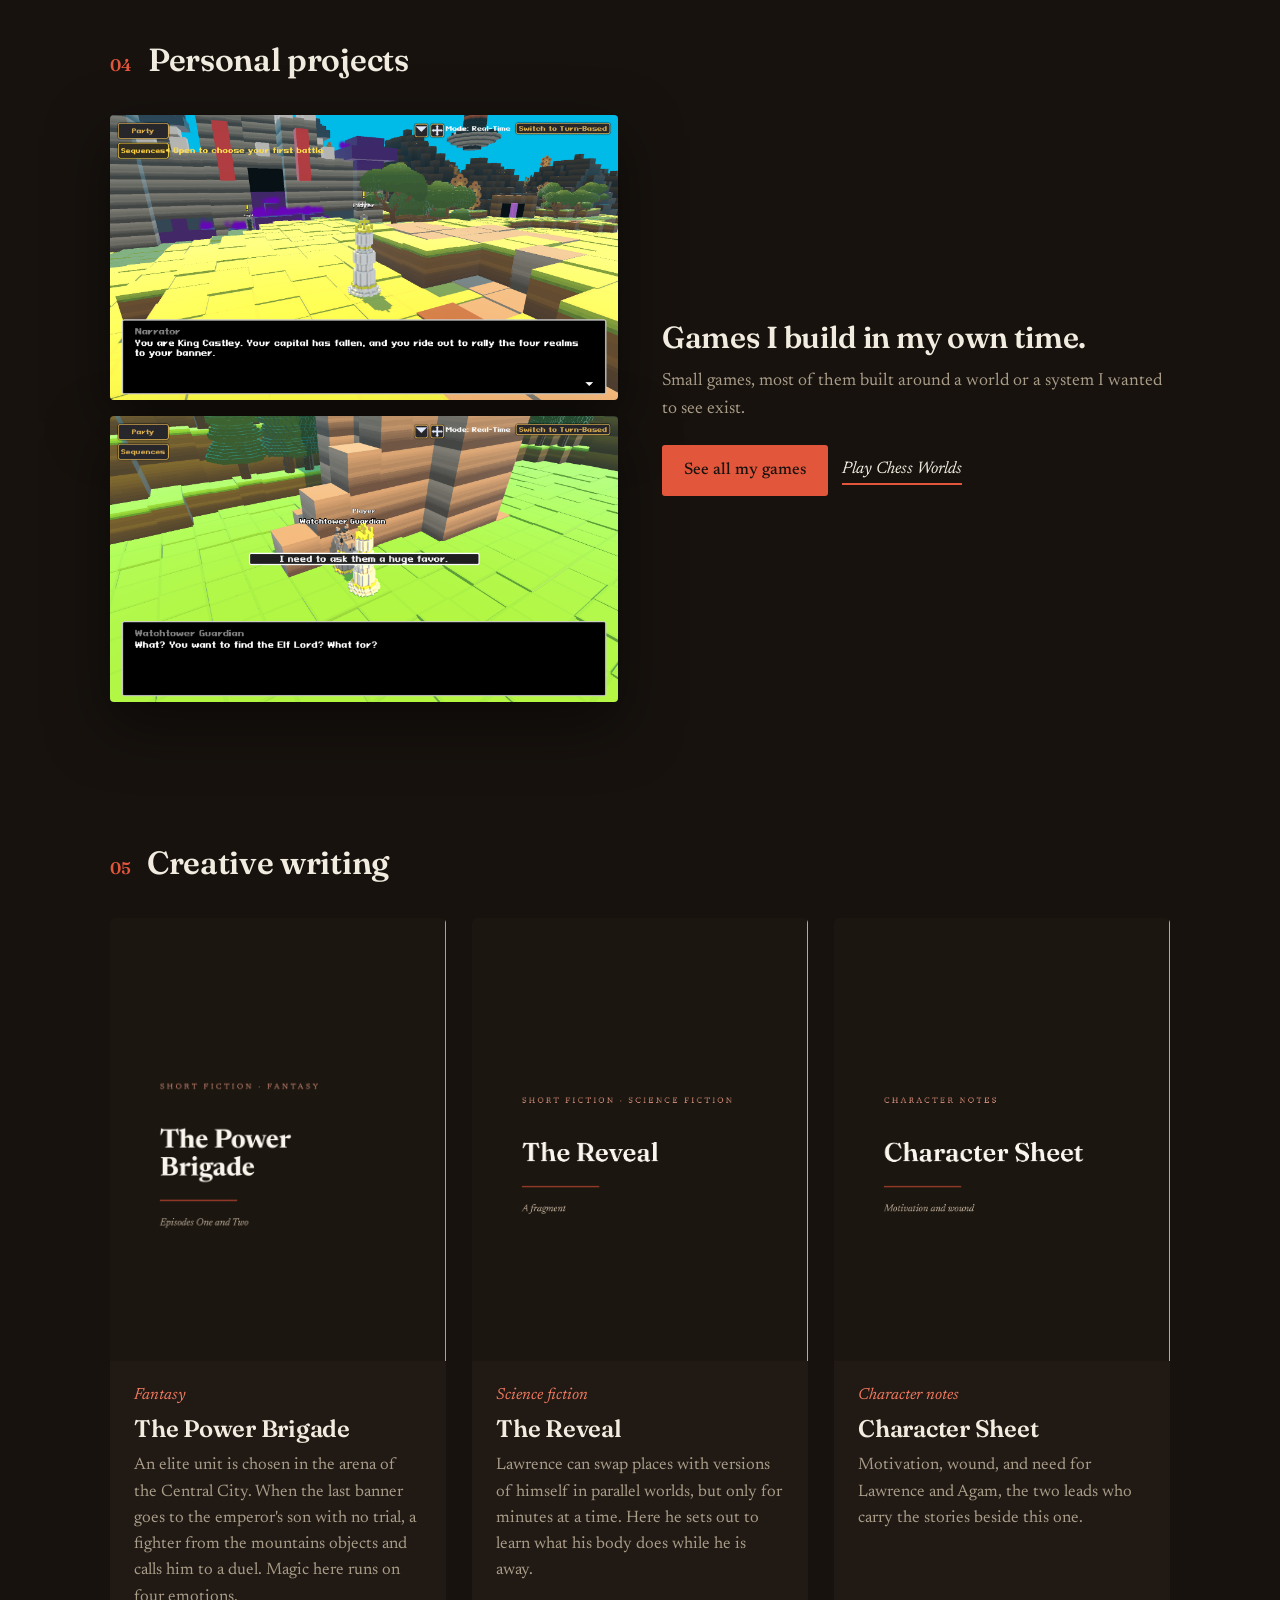
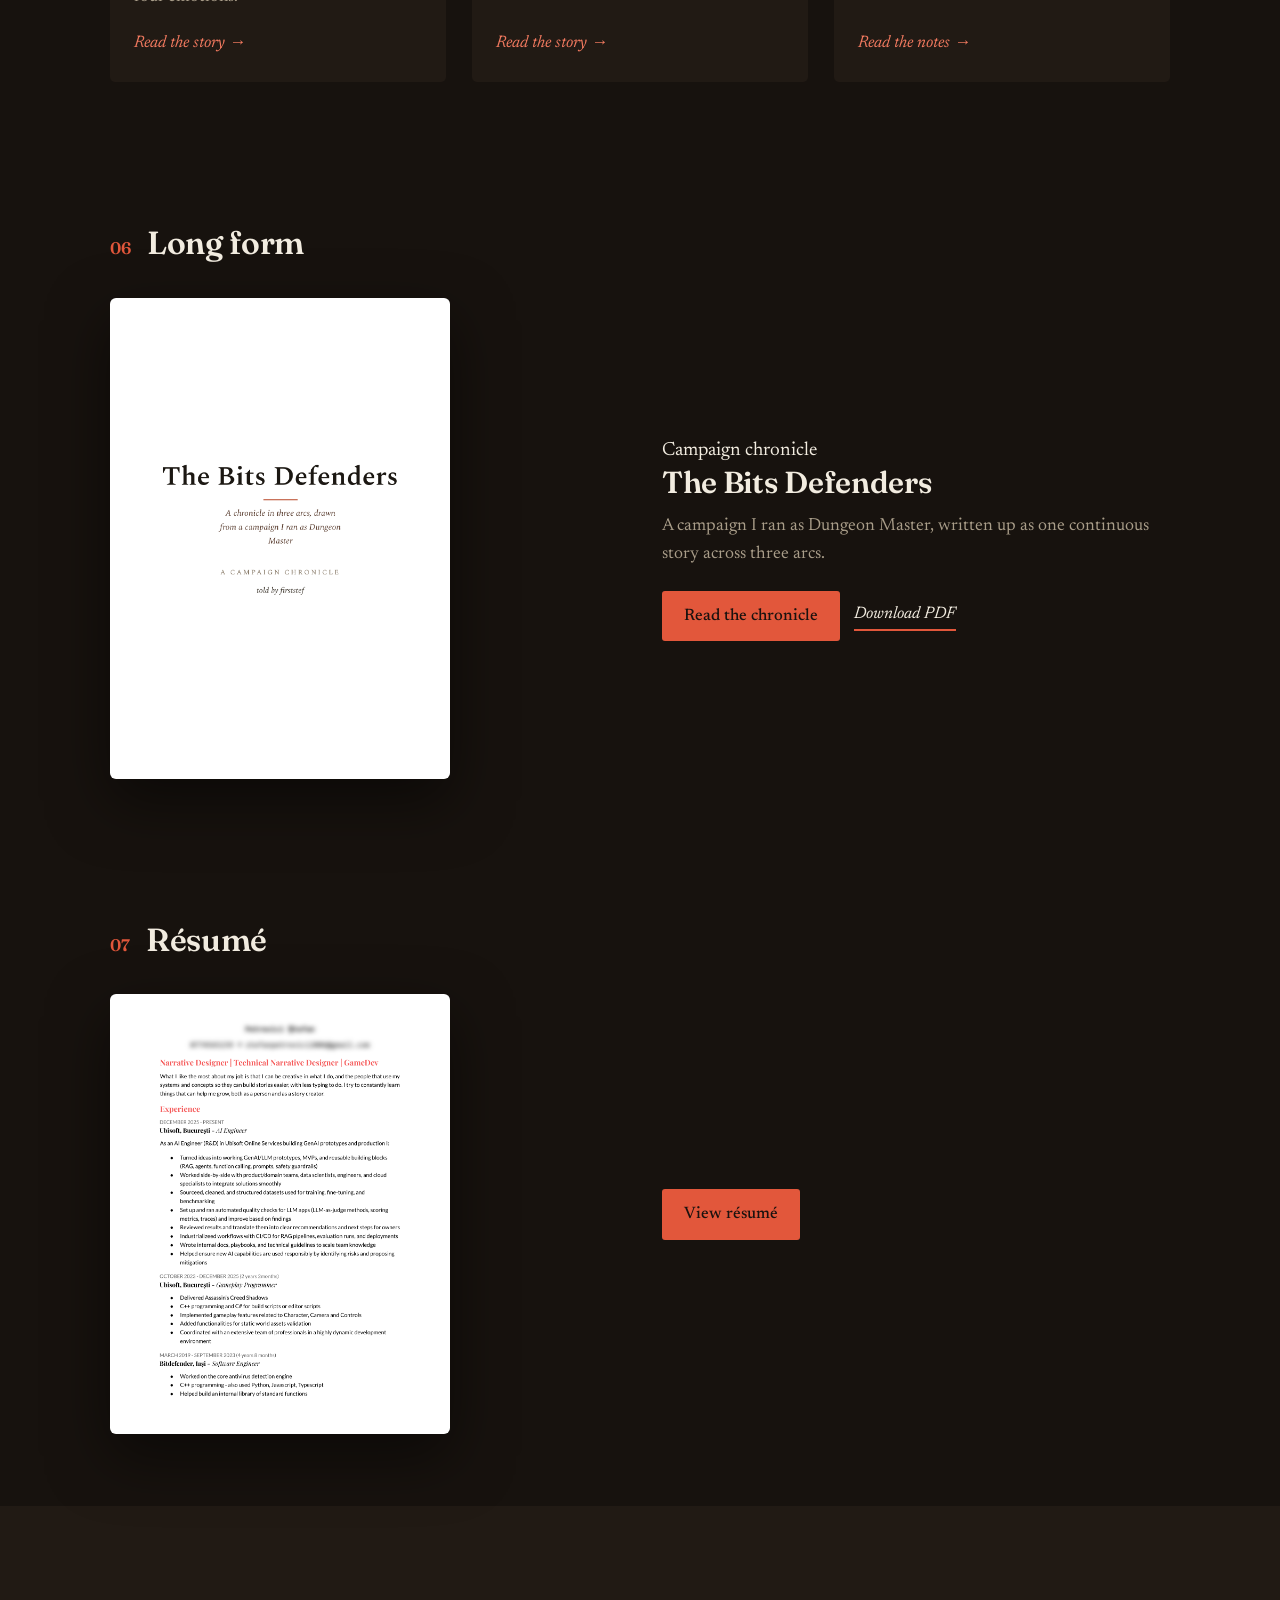
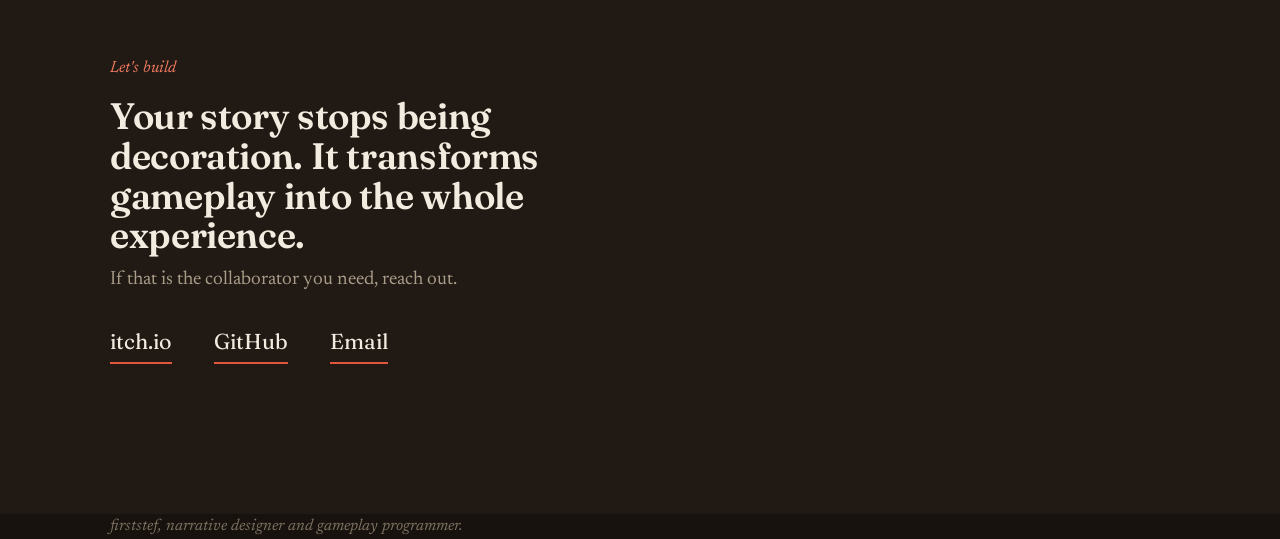
==== commit 0fa04ff2: "Add Streamer UNTIL gameplay screenshots from the itch page" ====
--- a/index.html
+++ b/index.html
@@ -3,7 +3,7 @@
 <head>
 <meta charset="utf-8">
 <meta name="viewport" content="width=device-width, initial-scale=1">
-<title>firststef — narrative designer</title>
+<title>firststef · narrative designer</title>
 <meta name="description" content="Narrative design portfolio of firststef. Story as infrastructure: branching narrative written and built into the systems that carry it.">
 <link rel="icon" href="assets/favicon.svg" type="image/svg+xml">
 <link rel="stylesheet" href="assets/style.css">
@@ -121,6 +121,8 @@
         <a class="btn" href="until/index.html">Open the case study</a>
       </div>
       <div class="ft-media">
+        <img src="assets/img/until-dare.jpg" alt="Streamer UNTIL gameplay: a dare highlighted in yellow in the chat, with 97 seconds left on its timer">
+        <p class="ft-note">In game. The yellow message is a dare from the chat, with 97 seconds left to do it.</p>
         <img src="assets/img/chatgraph-overview.png" alt="The ChatGraph node editor in Unity">
         <p class="ft-note">The chat graph. Each frame is a zone of the game, authored by hand.</p>
       </div>
@@ -246,7 +248,7 @@
     <div class="cta">
       <a href="https://firststef.itch.io" target="_blank" rel="noopener">itch.io</a>
       <a href="https://github.com/firststef" target="_blank" rel="noopener">GitHub</a>
-      <a href="mailto:firstbossspike@gmail.com">Email</a>
+      <a href="mailto:stefanpetrovici2006@gmail.com">Email</a>
     </div>
   </div>
 </section>
@@ -255,5 +257,6 @@
   firststef, narrative designer and gameplay programmer.
 </footer>
 
+<script src="assets/lightbox.js"></script>
 </body>
 </html>
--- a/assets/style.css
+++ b/assets/style.css
@@ -1,4 +1,4 @@
-/* firststef — narrative design portfolio
+/* firststef, narrative design portfolio
    dark theme, warm not cold. characterful serif (Fraunces), warm red accent, solid panels (no thin borders, no gold). */
 @import url('https://fonts.googleapis.com/css2?family=Fraunces:ital,opsz,wght@0,9..144,400;0,9..144,600;0,9..144,700;1,9..144,500;1,9..144,600&family=Newsreader:ital,opsz,wght@0,6..72,400;0,6..72,500;0,6..72,600;1,6..72,400&display=swap');
 
@@ -167,3 +167,28 @@
   box-shadow:var(--shadow);transition:transform .18s ease;}
 .doc-thumb:hover{transform:translateY(-4px);}
 .doc-thumb img{width:100%;display:block;border-radius:0;box-shadow:none;}
+
+/* ---- image lightbox ---- */
+img.zoomable{cursor:zoom-in;}
+img.zoomable:focus-visible{outline:2px solid var(--accent);outline-offset:3px;}
+body.lb-open{overflow:hidden;}
+.lb{position:fixed;top:0;right:0;bottom:0;left:0;z-index:100;display:none;
+  align-items:center;justify-content:center;flex-direction:column;gap:14px;padding:28px;
+  background:rgba(8,10,12,.94);}
+.lb.on{display:flex;}
+.lb-img{max-width:96vw;max-height:84vh;width:auto;height:auto;object-fit:contain;
+  border-radius:4px;box-shadow:0 30px 80px rgba(0,0,0,.6);cursor:zoom-out;}
+.lb-cap{color:var(--muted);font-size:.95rem;text-align:center;max-width:80ch;}
+.lb-full{color:var(--accent-2);margin-left:12px;white-space:nowrap;}
+.lb-close{position:absolute;top:18px;right:22px;background:var(--bg-3);color:var(--ink);
+  border:0;border-radius:4px;padding:8px 15px;font:inherit;font-size:.92rem;cursor:pointer;}
+.lb-close:hover{background:#39424a;}
+
+/* Streamer UNTIL gameplay screenshots */
+.ft-media .ft-note + img{margin-top:26px;}
+.play-strip{display:grid;grid-template-columns:repeat(3,1fr);gap:18px;}
+.play-strip figure{margin:0;}
+.play-strip img{width:100%;display:block;border-radius:4px;box-shadow:var(--shadow);}
+.play-strip figcaption{color:var(--faint);font-size:1rem;margin-top:10px;line-height:1.5;font-style:italic;}
+.play-link{margin-top:22px;color:var(--faint);font-style:italic;}
+@media (max-width:840px){.play-strip{grid-template-columns:1fr;}}
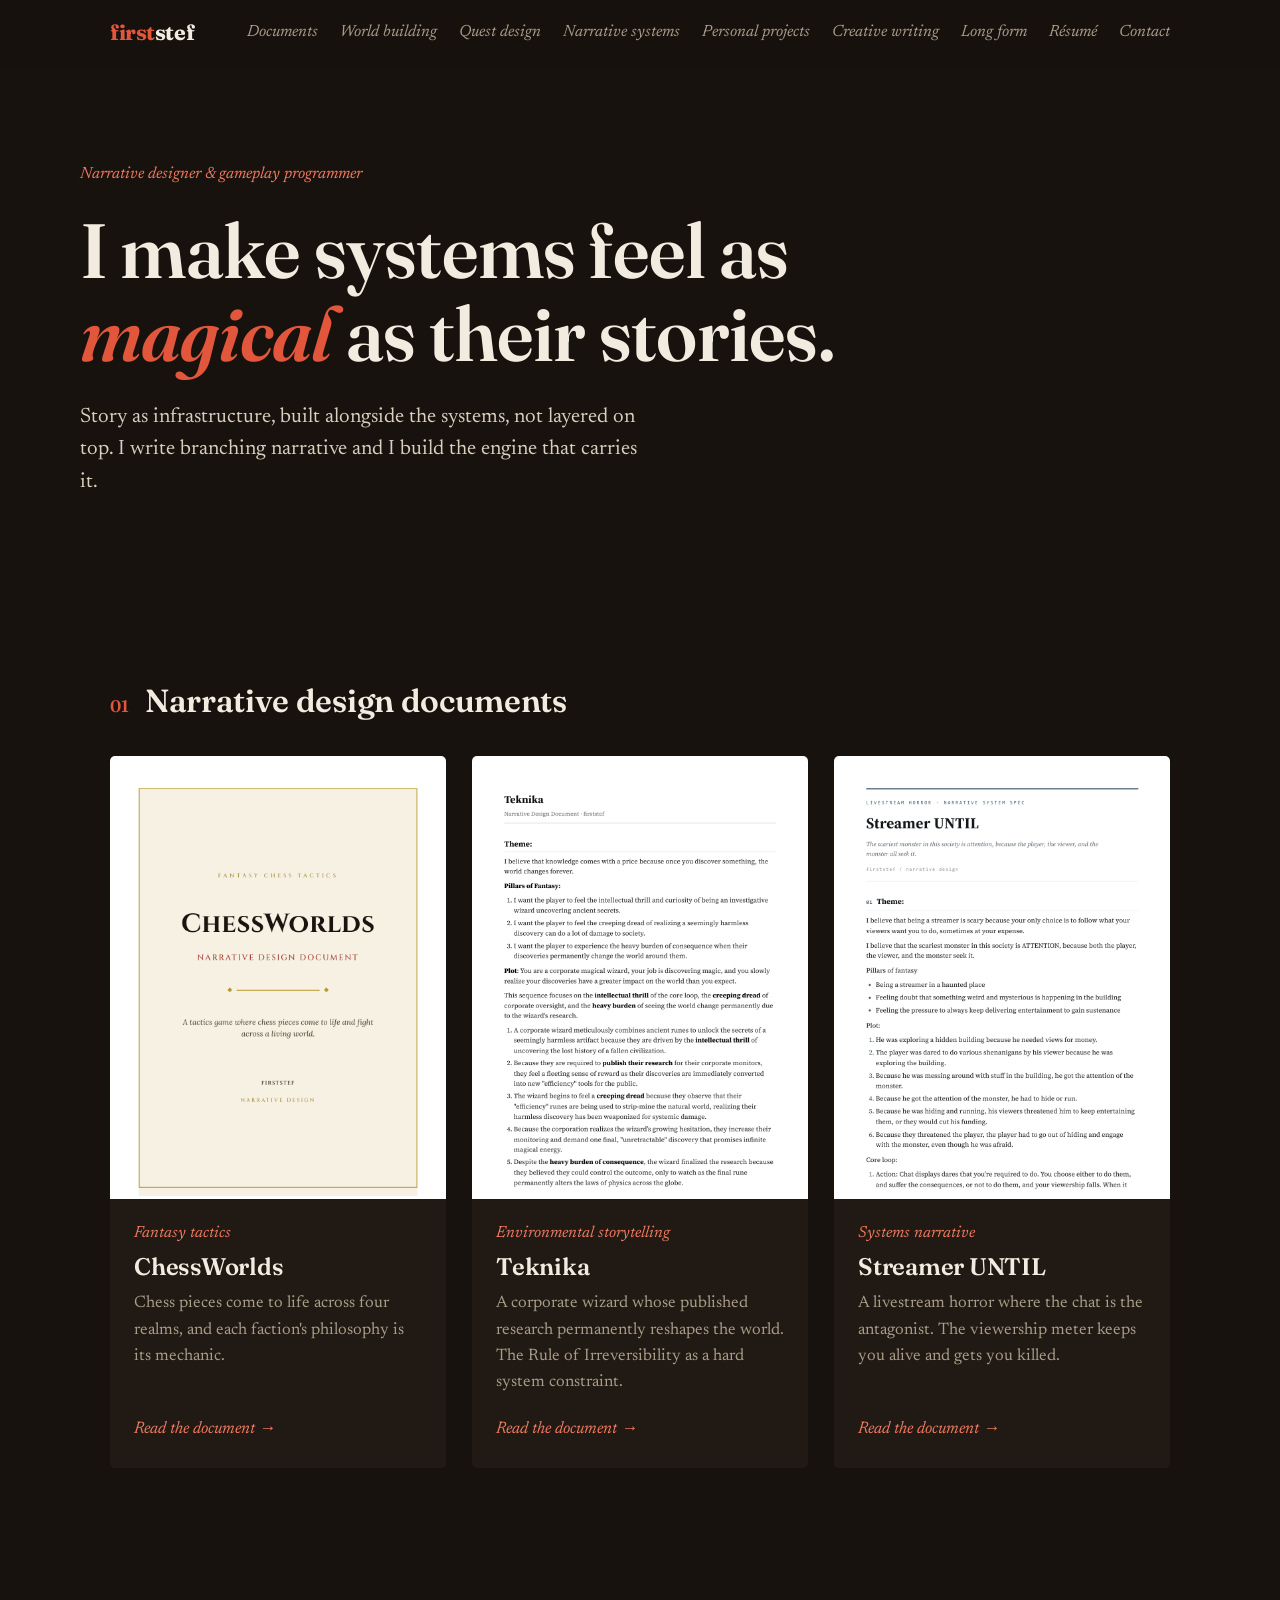
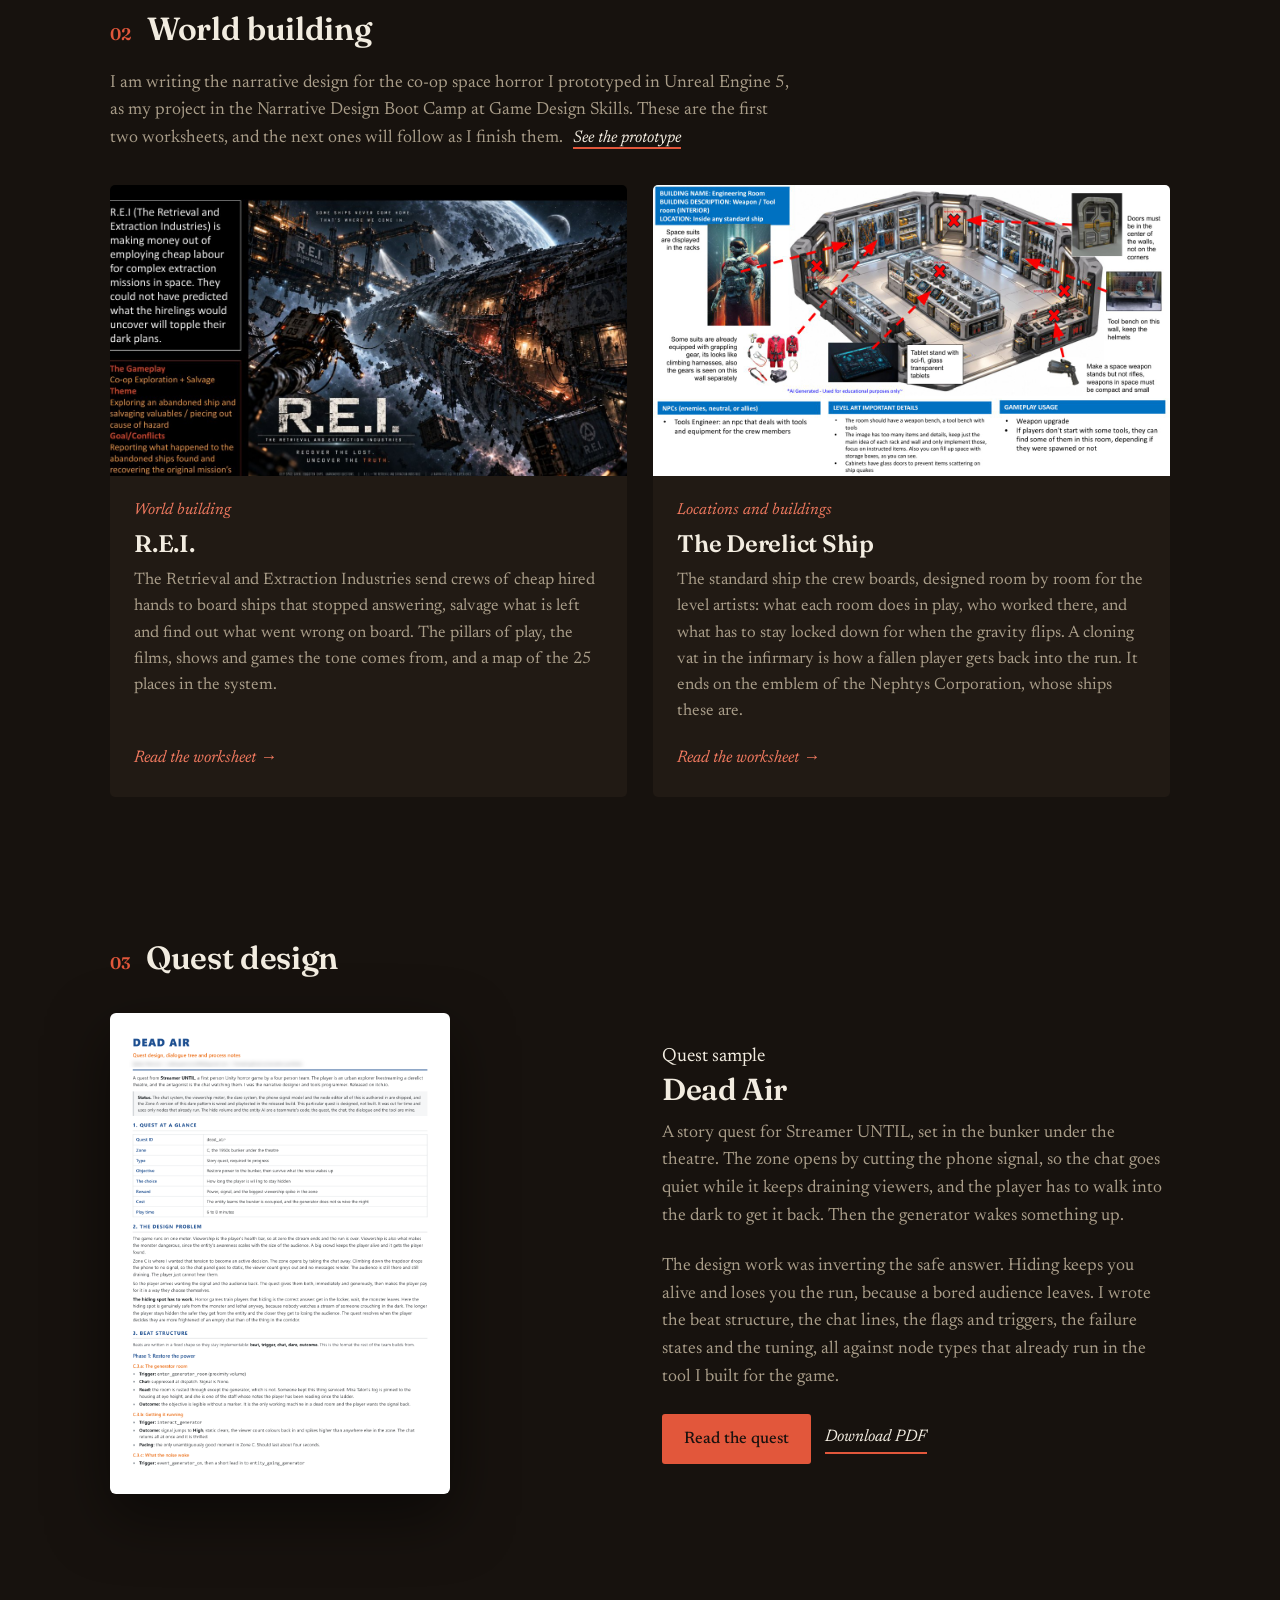
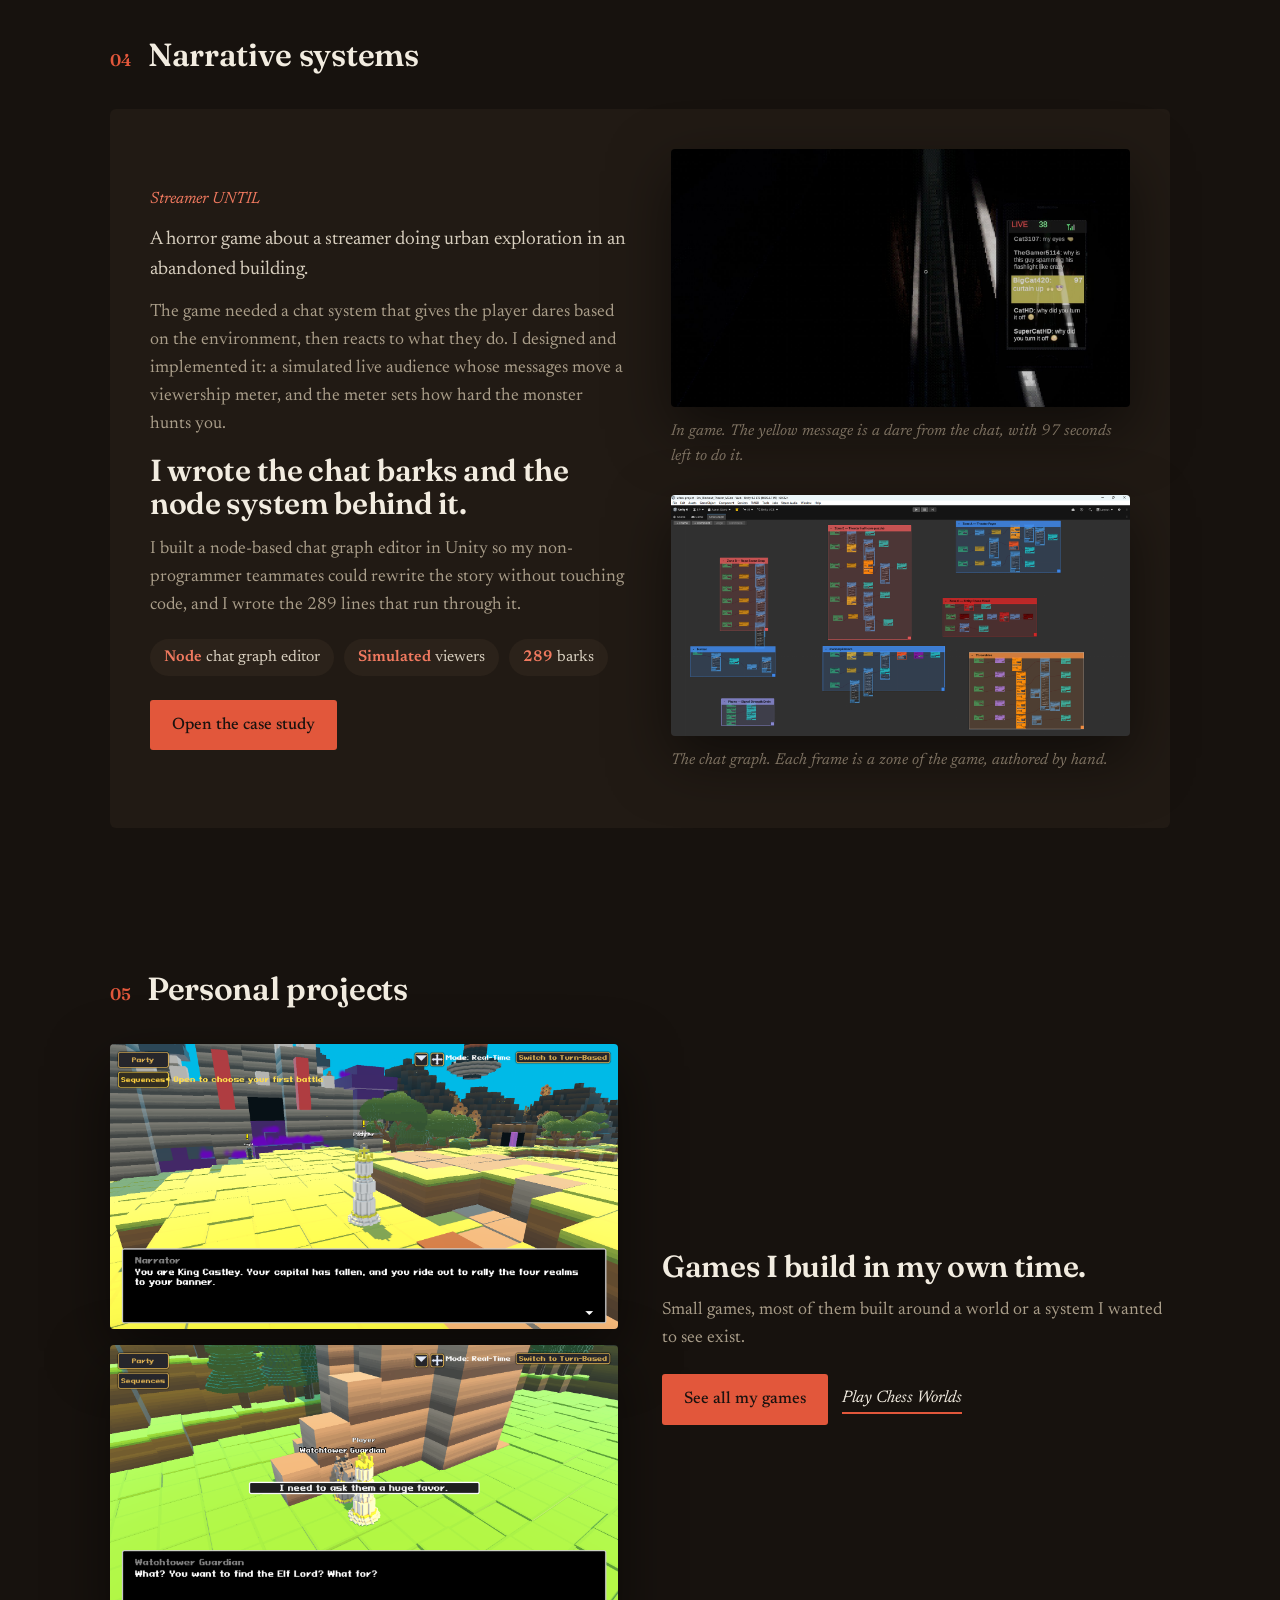
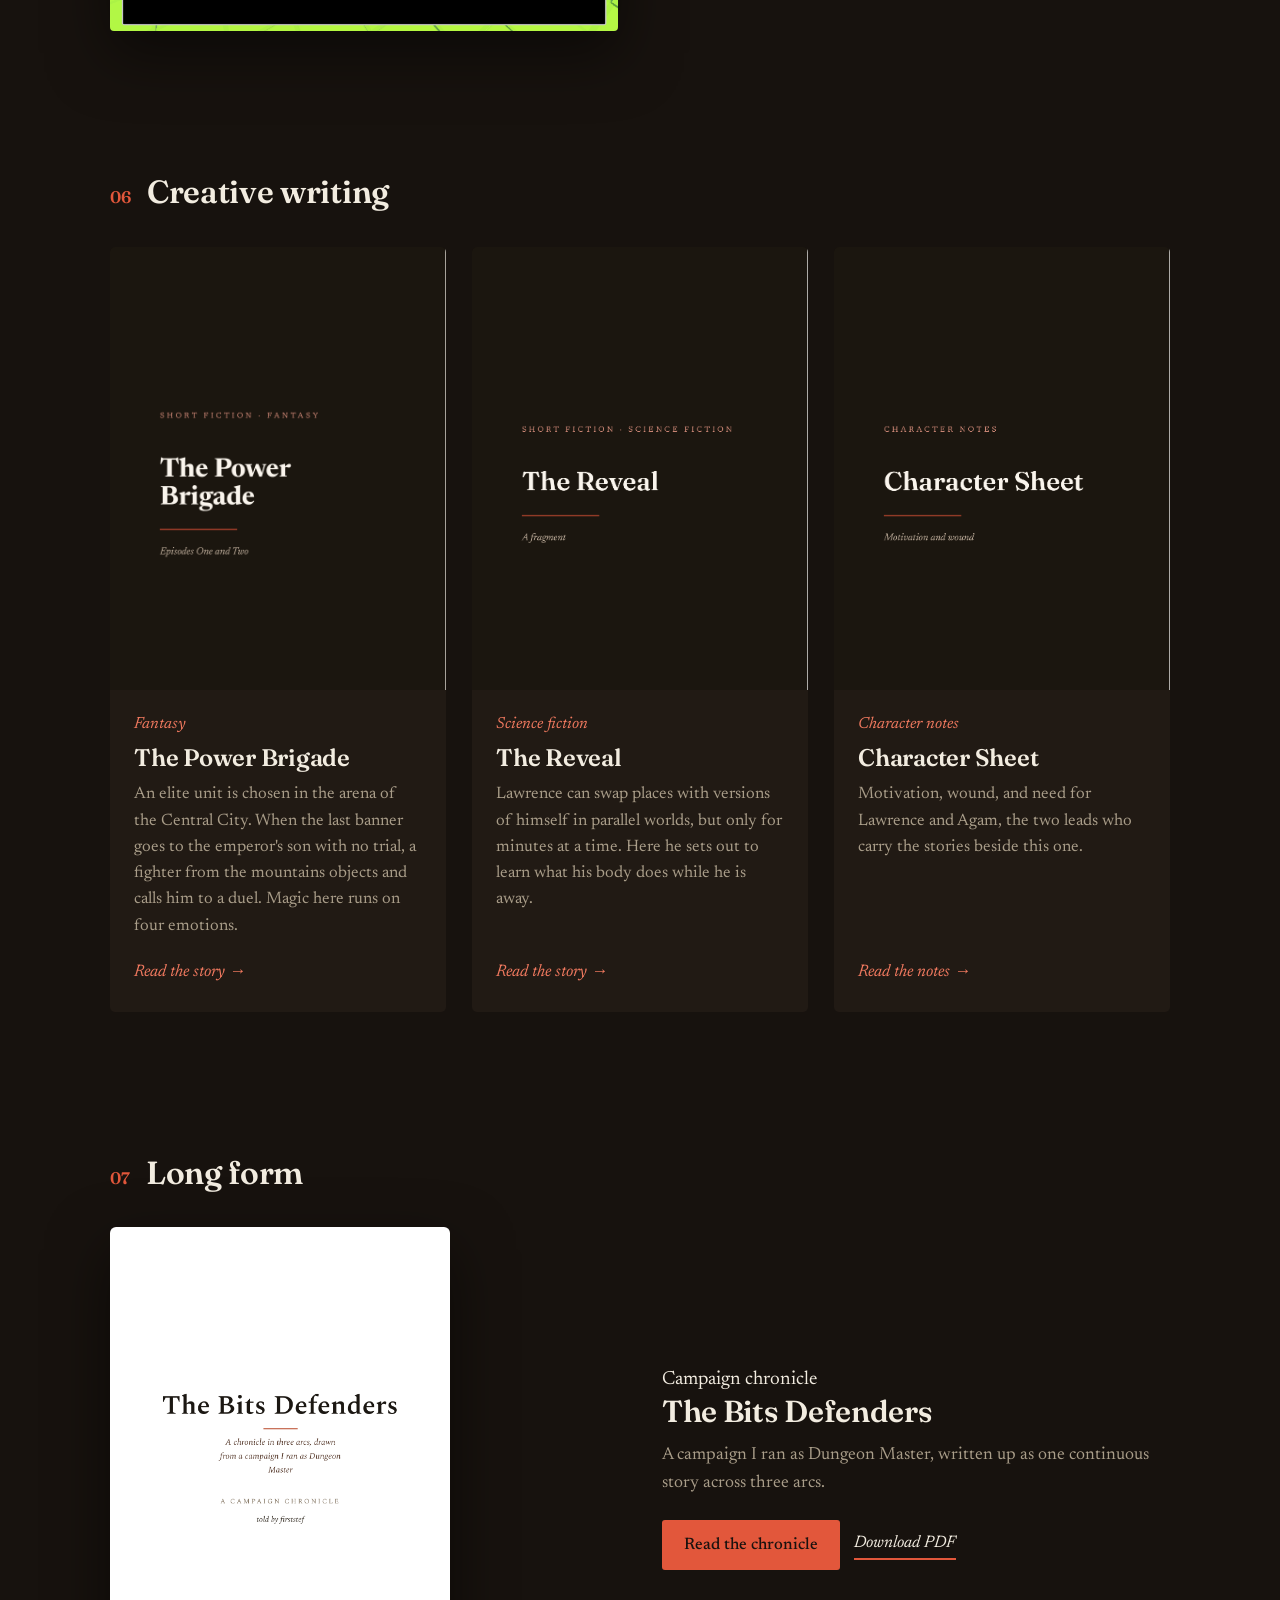
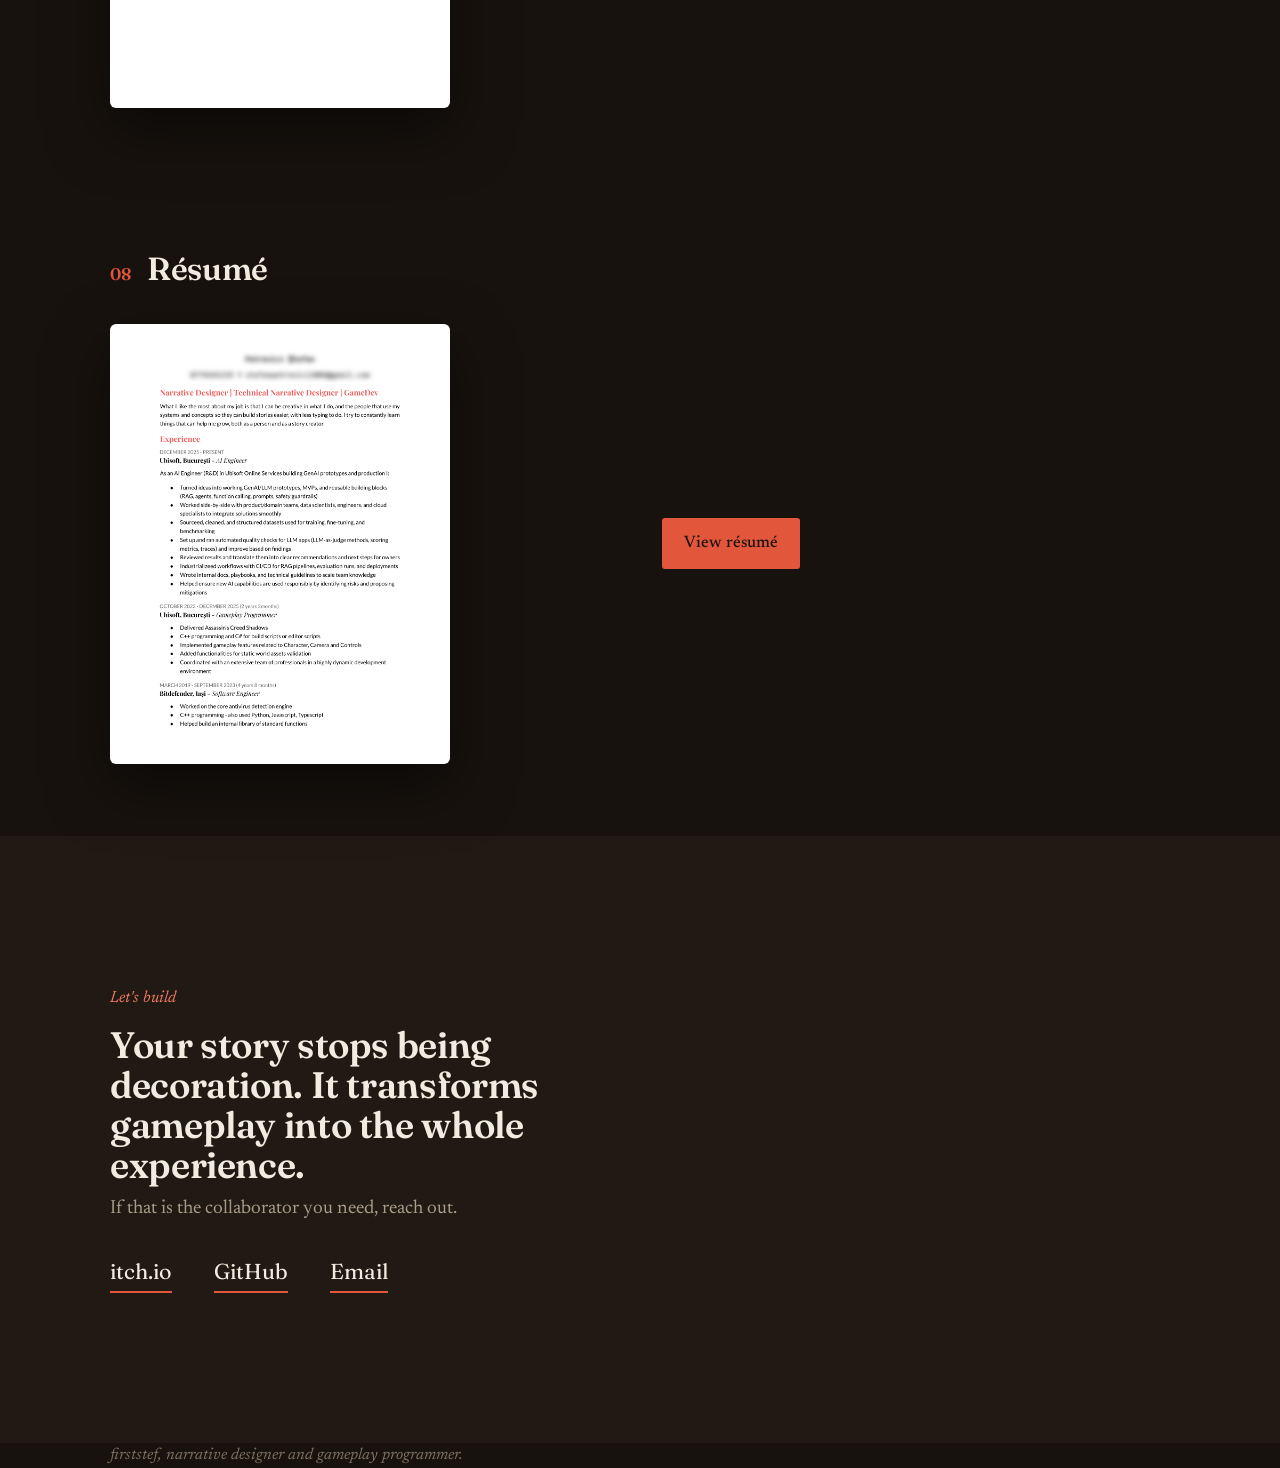
==== commit d9a4d8a6: "Add a world building section with the first two space horror worksheets" ====
--- a/index.html
+++ b/index.html
@@ -15,6 +15,7 @@
     <span class="brand"><b>first</b>stef</span>
     <nav class="nav">
       <a href="#documents">Documents</a>
+      <a href="#worldbuilding">World building</a>
       <a href="#quests">Quest design</a>
       <a href="#until">Narrative systems</a>
       <a href="#projects">Personal projects</a>
@@ -78,10 +79,45 @@
   </div>
 </section>
 
-<!-- 02 QUEST DESIGN -->
+<!-- 02 WORLD BUILDING -->
+<section id="worldbuilding">
+  <div class="wrap">
+    <div class="section-head"><span class="num">02</span><h2>World building</h2></div>
+    <p class="section-intro">I am writing the narrative design for the co-op space horror I prototyped in Unreal Engine 5, as my project in the Narrative Design Boot Camp at Game Design Skills. These are the first two worksheets, and the next ones will follow as I finish them. <a class="link" href="https://firststef.github.io/gamedesigner-portfolio/space/index.html" target="_blank" rel="noopener">See the prototype</a></p>
+    <div class="grid cols-2">
+
+      <article class="card">
+        <a class="thumb wide" href="viewer.html?doc=docs/worldbuilding-rei.pdf&amp;title=World%20Building">
+          <img src="docs/thumbs/worldbuilding-rei.jpg" alt="R.E.I. world building worksheet, the company poster and the premise">
+        </a>
+        <div class="body">
+          <div class="tag">World building</div>
+          <h3>R.E.I.</h3>
+          <p>The Retrieval and Extraction Industries send crews of cheap hired hands to board ships that stopped answering, salvage what is left and find out what went wrong on board. The pillars of play, the films, shows and games the tone comes from, and a map of the 25 places in the system.</p>
+          <a class="go" href="viewer.html?doc=docs/worldbuilding-rei.pdf&amp;title=World%20Building">Read the worksheet</a>
+        </div>
+      </article>
+
+      <article class="card">
+        <a class="thumb wide" href="viewer.html?doc=docs/locations-derelict-ship.pdf&amp;title=Locations%20and%20Buildings">
+          <img src="docs/thumbs/locations-derelict-ship.jpg" alt="The derelict ship's engineering room, annotated for the level artists">
+        </a>
+        <div class="body">
+          <div class="tag">Locations and buildings</div>
+          <h3>The Derelict Ship</h3>
+          <p>The standard ship the crew boards, designed room by room for the level artists: what each room does in play, who worked there, and what has to stay locked down for when the gravity flips. A cloning vat in the infirmary is how a fallen player gets back into the run. It ends on the emblem of the Nephtys Corporation, whose ships these are.</p>
+          <a class="go" href="viewer.html?doc=docs/locations-derelict-ship.pdf&amp;title=Locations%20and%20Buildings">Read the worksheet</a>
+        </div>
+      </article>
+
+    </div>
+  </div>
+</section>
+
+<!-- 03 QUEST DESIGN -->
 <section id="quests">
   <div class="wrap">
-    <div class="section-head"><span class="num">02</span><h2>Quest design</h2></div>
+    <div class="section-head"><span class="num">03</span><h2>Quest design</h2></div>
     <div class="split">
       <div class="media resume-media">
         <a class="doc-thumb" href="viewer.html?doc=docs/dead-air-quest.pdf&amp;title=Dead%20Air">
@@ -102,10 +138,10 @@
   </div>
 </section>
 
-<!-- 03 NARRATIVE SYSTEMS -->
+<!-- 04 NARRATIVE SYSTEMS -->
 <section id="until">
   <div class="wrap">
-    <div class="section-head"><span class="num">03</span><h2>Narrative systems</h2></div>
+    <div class="section-head"><span class="num">04</span><h2>Narrative systems</h2></div>
     <div class="feature">
       <div class="ft-body">
         <span class="kicker">Streamer UNTIL</span>
@@ -130,10 +166,10 @@
   </div>
 </section>
 
-<!-- 04 PERSONAL PROJECTS -->
+<!-- 05 PERSONAL PROJECTS -->
 <section id="projects">
   <div class="wrap">
-    <div class="section-head"><span class="num">04</span><h2>Personal projects</h2></div>
+    <div class="section-head"><span class="num">05</span><h2>Personal projects</h2></div>
     <div class="split">
       <div class="media">
         <img src="assets/img/chessworlds-shot1.png" alt="ChessWorlds, the King and the narrator">
@@ -151,10 +187,10 @@
   </div>
 </section>
 
-<!-- 05 CREATIVE WRITING -->
+<!-- 06 CREATIVE WRITING -->
 <section id="writing">
   <div class="wrap">
-    <div class="section-head"><span class="num">05</span><h2>Creative writing</h2></div>
+    <div class="section-head"><span class="num">06</span><h2>Creative writing</h2></div>
     <div class="grid cols-3">
 
       <article class="card">
@@ -197,10 +233,10 @@
   </div>
 </section>
 
-<!-- 06 LONG FORM -->
+<!-- 07 LONG FORM -->
 <section id="longform">
   <div class="wrap">
-    <div class="section-head"><span class="num">06</span><h2>Long form</h2></div>
+    <div class="section-head"><span class="num">07</span><h2>Long form</h2></div>
     <div class="split">
       <div class="media resume-media">
         <a class="doc-thumb" href="viewer.html?doc=docs/bits-defenders-chronicle.pdf&amp;title=Bits%20Defenders">
@@ -220,10 +256,10 @@
   </div>
 </section>
 
-<!-- 07 RÉSUMÉ -->
+<!-- 08 RÉSUMÉ -->
 <section id="resume">
   <div class="wrap">
-    <div class="section-head"><span class="num">07</span><h2>Résumé</h2></div>
+    <div class="section-head"><span class="num">08</span><h2>Résumé</h2></div>
     <div class="split">
       <div class="media resume-media">
         <a class="doc-thumb" href="viewer.html?doc=docs/resume.pdf&amp;title=R%C3%A9sum%C3%A9">
@@ -239,7 +275,7 @@
   </div>
 </section>
 
-<!-- 08 CONTACT -->
+<!-- 09 CONTACT -->
 <section id="contact" class="contact">
   <div class="wrap">
     <span class="kicker">Let's build</span>
--- a/assets/style.css
+++ b/assets/style.css
@@ -38,7 +38,7 @@
 .topbar .wrap{display:flex;align-items:center;gap:24px;height:66px;}
 .brand{font-family:'Fraunces',serif;font-weight:700;font-size:1.35rem;letter-spacing:-.02em;color:var(--ink);}
 .brand b{color:var(--accent);}
-.nav{margin-left:auto;display:flex;gap:26px;}
+.nav{margin-left:auto;display:flex;gap:22px;}
 .nav a{font-family:'Newsreader',serif;font-style:italic;font-size:1.02rem;color:var(--muted);}
 .nav a:hover{color:var(--accent-2);}
 
@@ -192,3 +192,9 @@
 .play-strip figcaption{color:var(--faint);font-size:1rem;margin-top:10px;line-height:1.5;font-style:italic;}
 .play-link{margin-top:22px;color:var(--faint);font-style:italic;}
 @media (max-width:840px){.play-strip{grid-template-columns:1fr;}}
+
+/* landscape document cards (slide decks) and a short lead under a section heading */
+.card .thumb.wide{aspect-ratio:16/9;}
+.card .thumb.wide img{object-position:center;}
+.section-intro{color:var(--muted);font-size:1.1rem;max-width:68ch;margin:-14px 0 32px;}
+.section-intro .link{margin-left:6px;white-space:nowrap;}
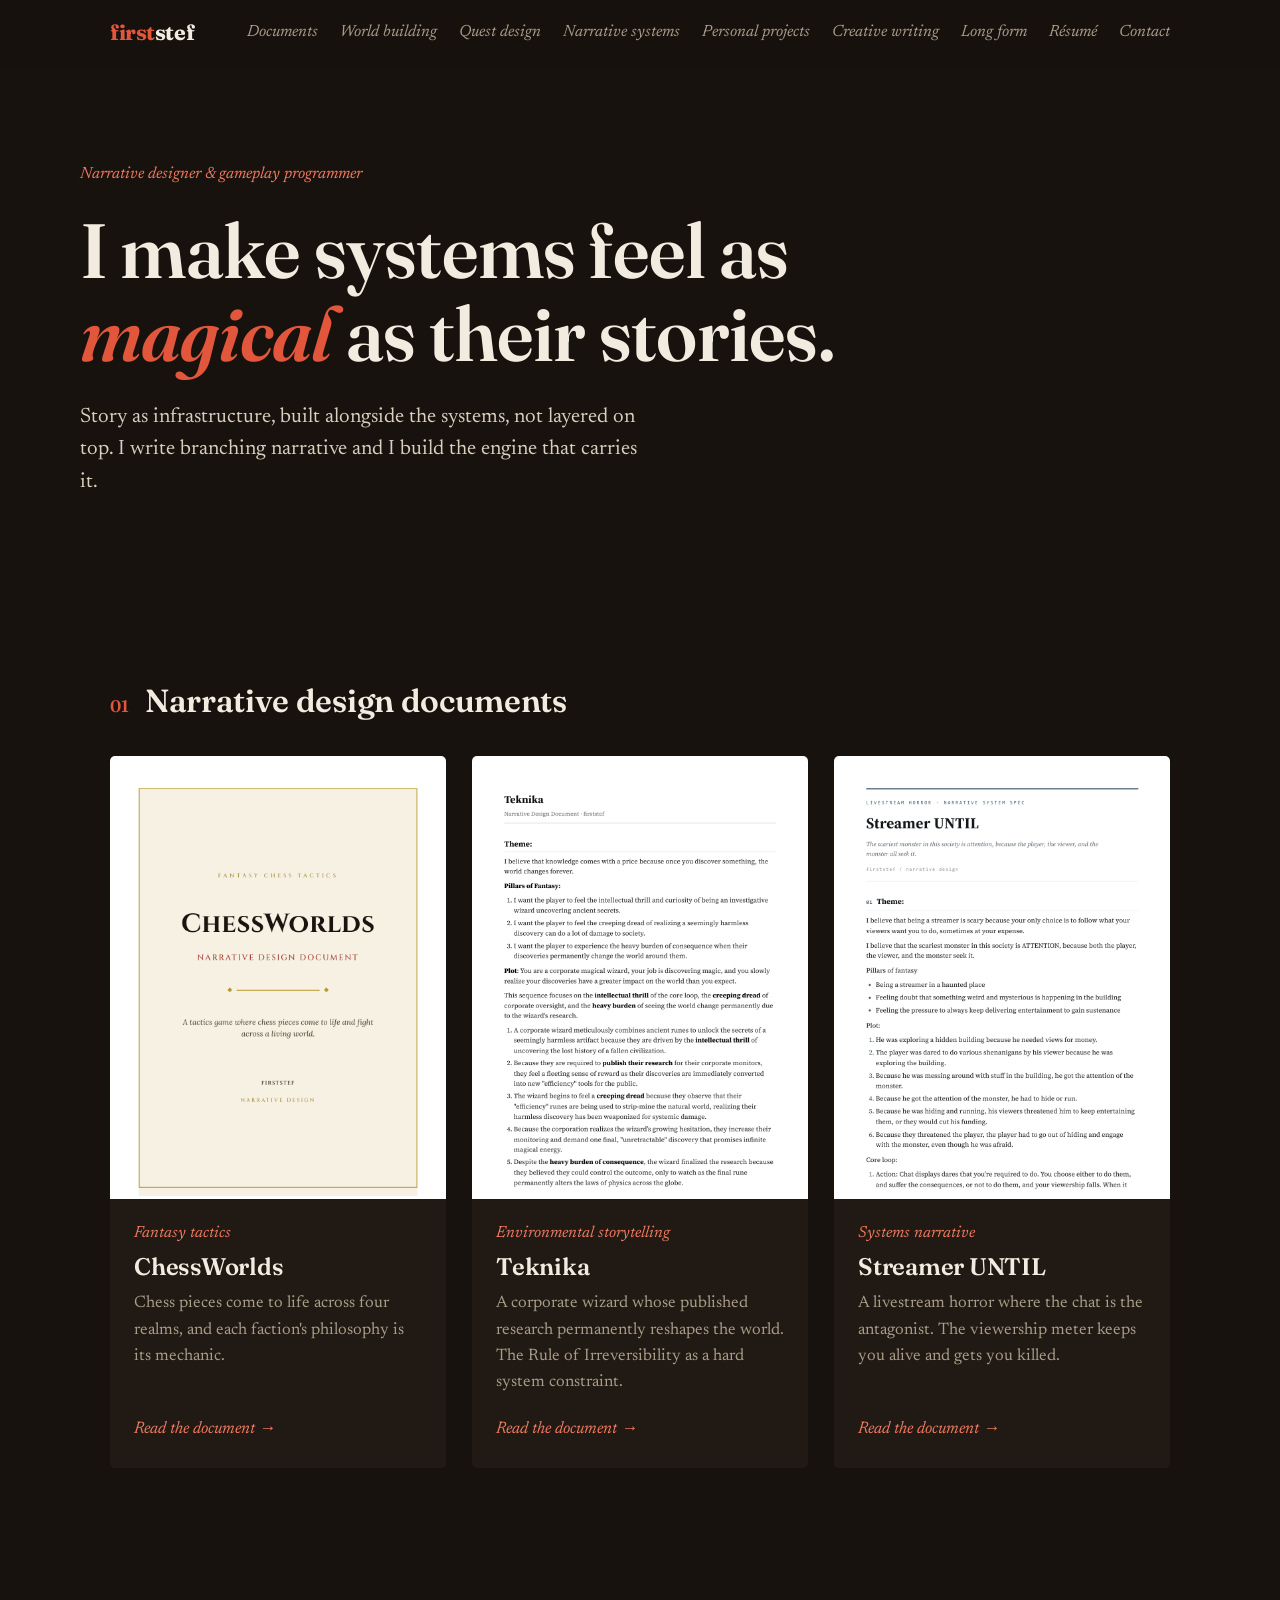
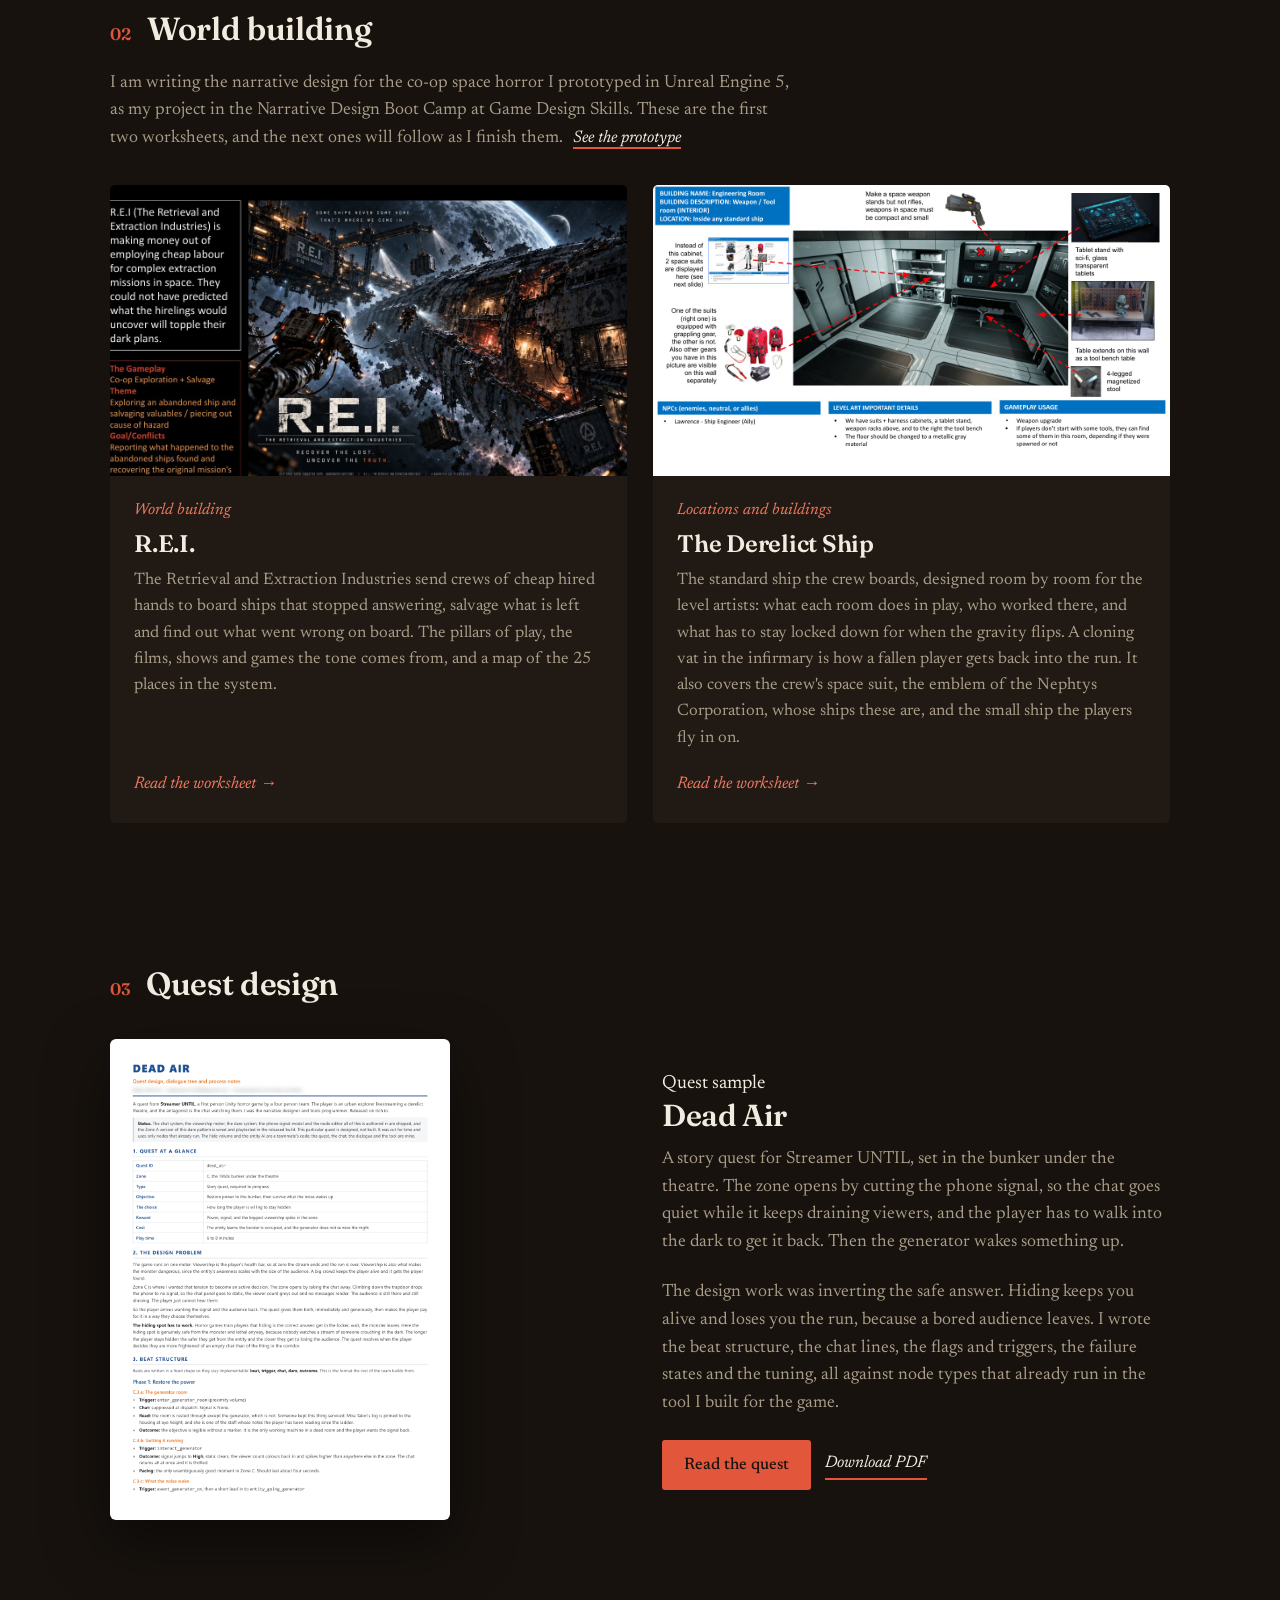
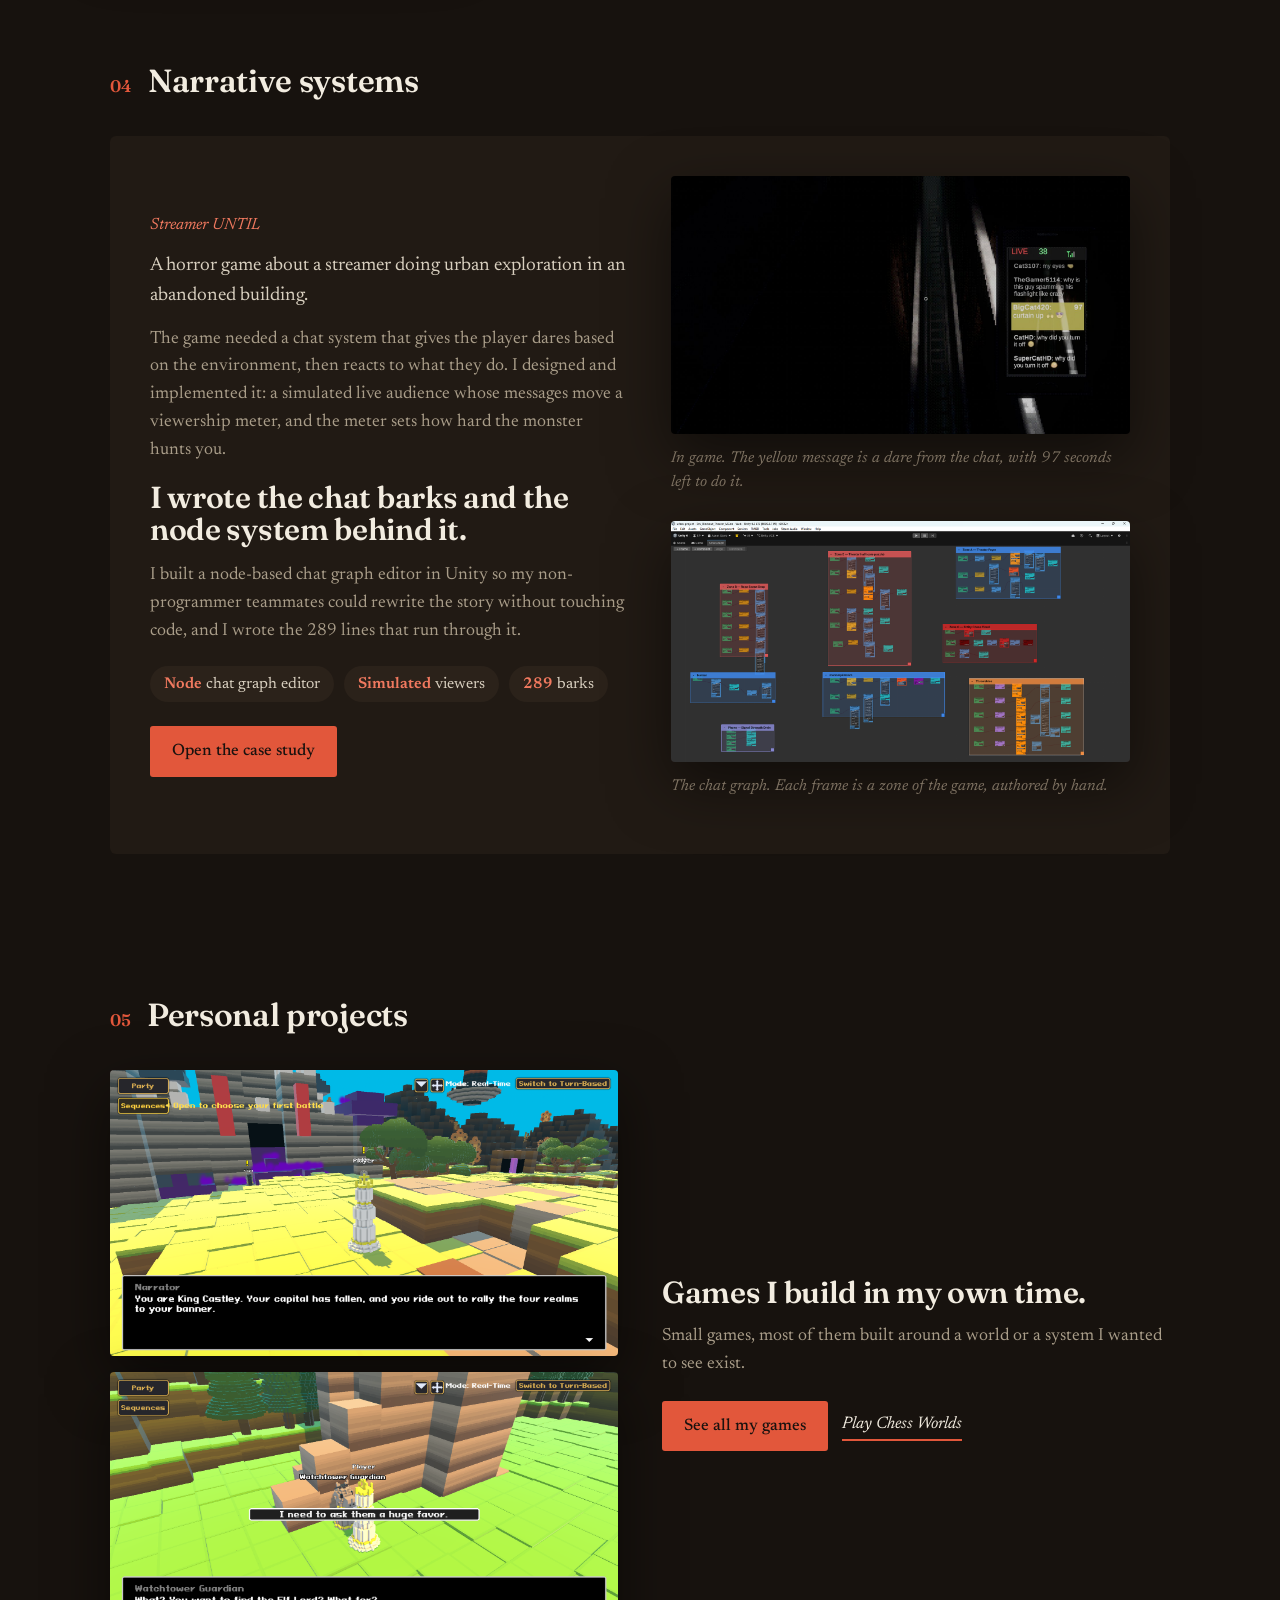
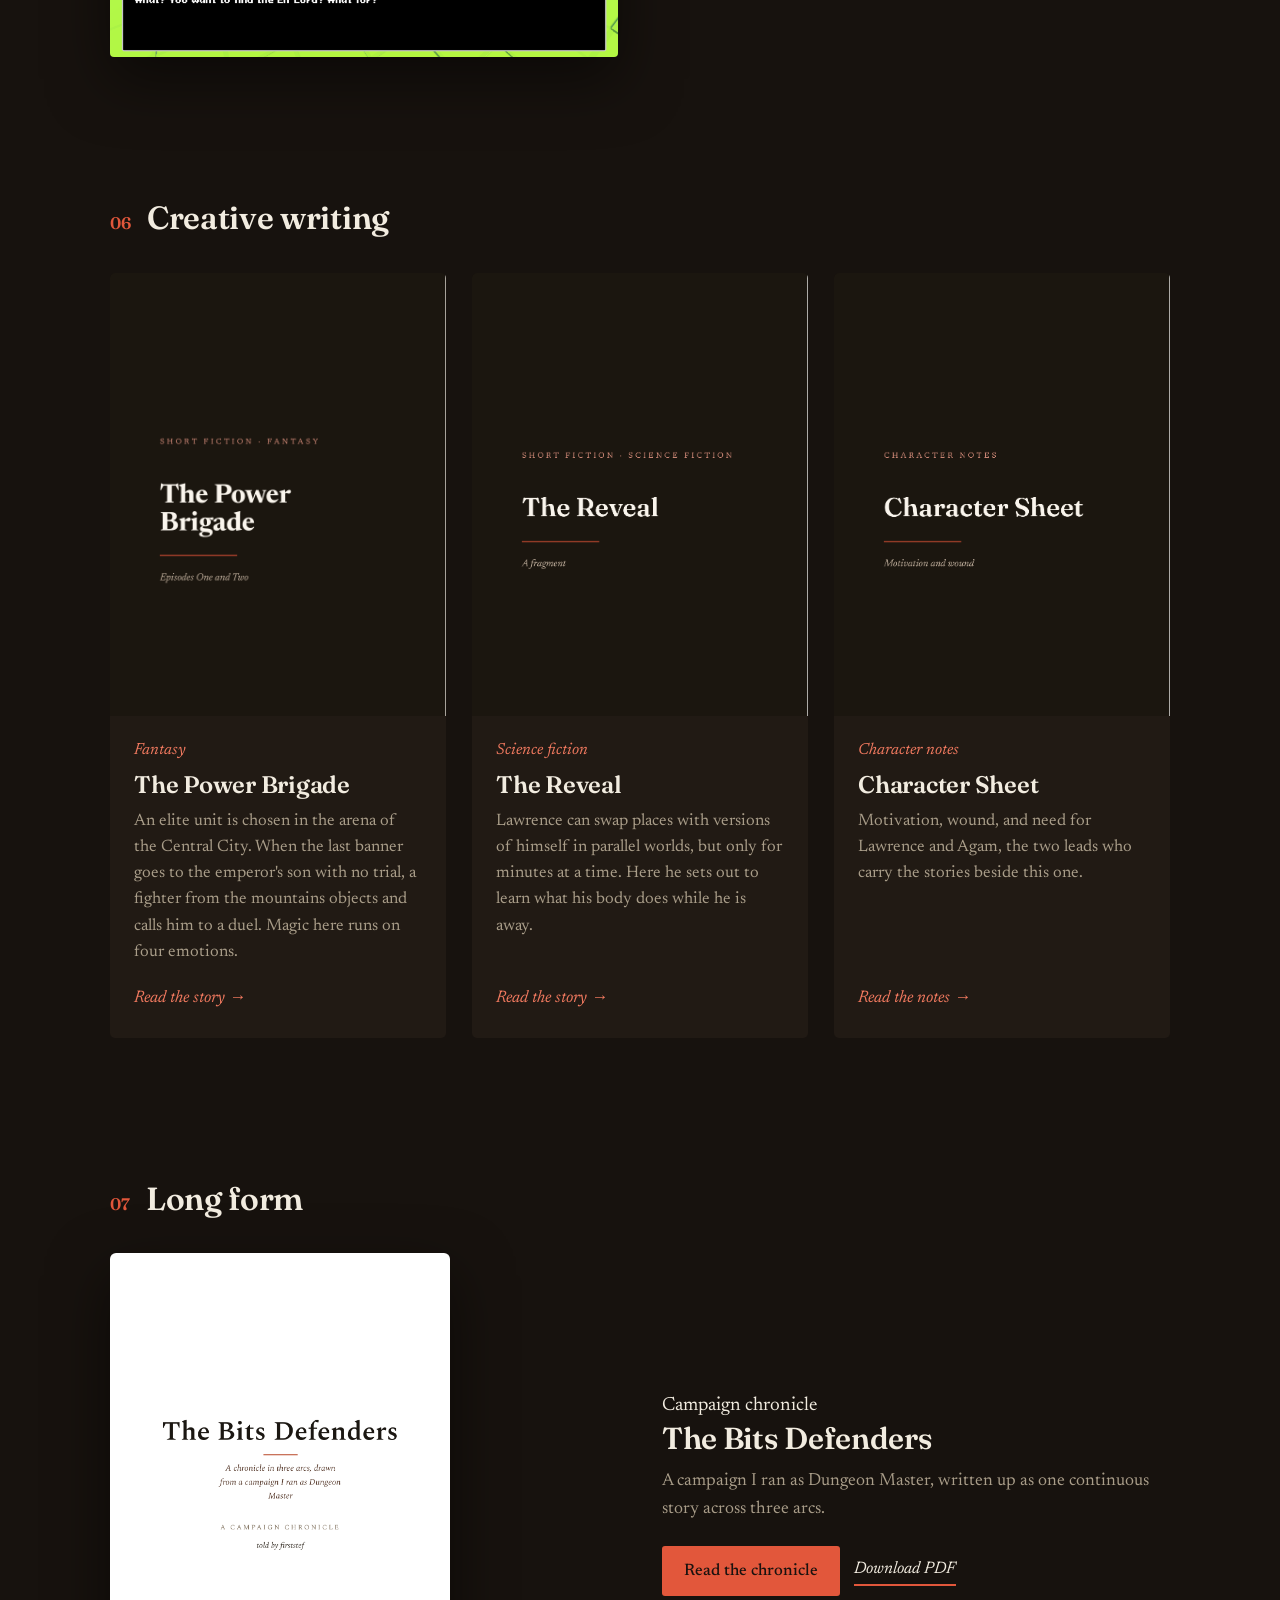
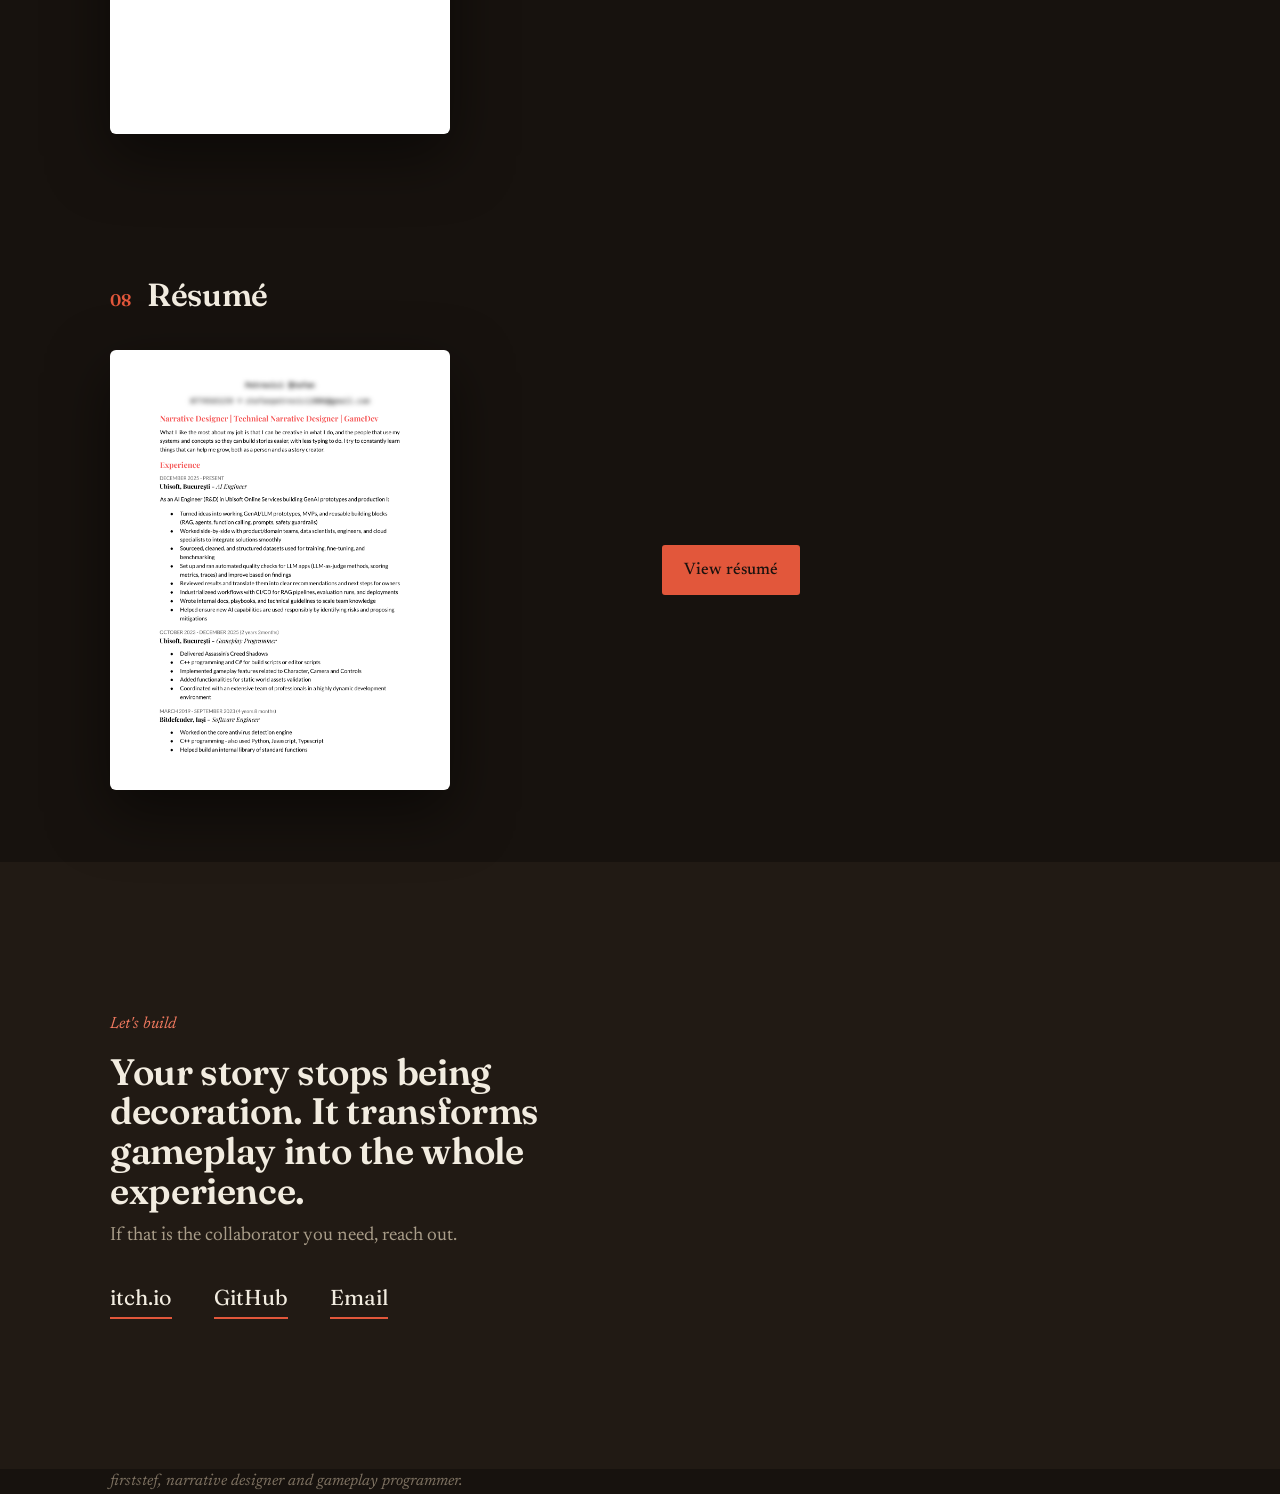
==== commit a0c8c59a: "Update the locations worksheet with the space suit, the player ship and the named crew" ====
--- a/index.html
+++ b/index.html
@@ -105,7 +105,7 @@
         <div class="body">
           <div class="tag">Locations and buildings</div>
           <h3>The Derelict Ship</h3>
-          <p>The standard ship the crew boards, designed room by room for the level artists: what each room does in play, who worked there, and what has to stay locked down for when the gravity flips. A cloning vat in the infirmary is how a fallen player gets back into the run. It ends on the emblem of the Nephtys Corporation, whose ships these are.</p>
+          <p>The standard ship the crew boards, designed room by room for the level artists: what each room does in play, who worked there, and what has to stay locked down for when the gravity flips. A cloning vat in the infirmary is how a fallen player gets back into the run. It also covers the crew's space suit, the emblem of the Nephtys Corporation, whose ships these are, and the small ship the players fly in on.</p>
           <a class="go" href="viewer.html?doc=docs/locations-derelict-ship.pdf&amp;title=Locations%20and%20Buildings">Read the worksheet</a>
         </div>
       </article>
